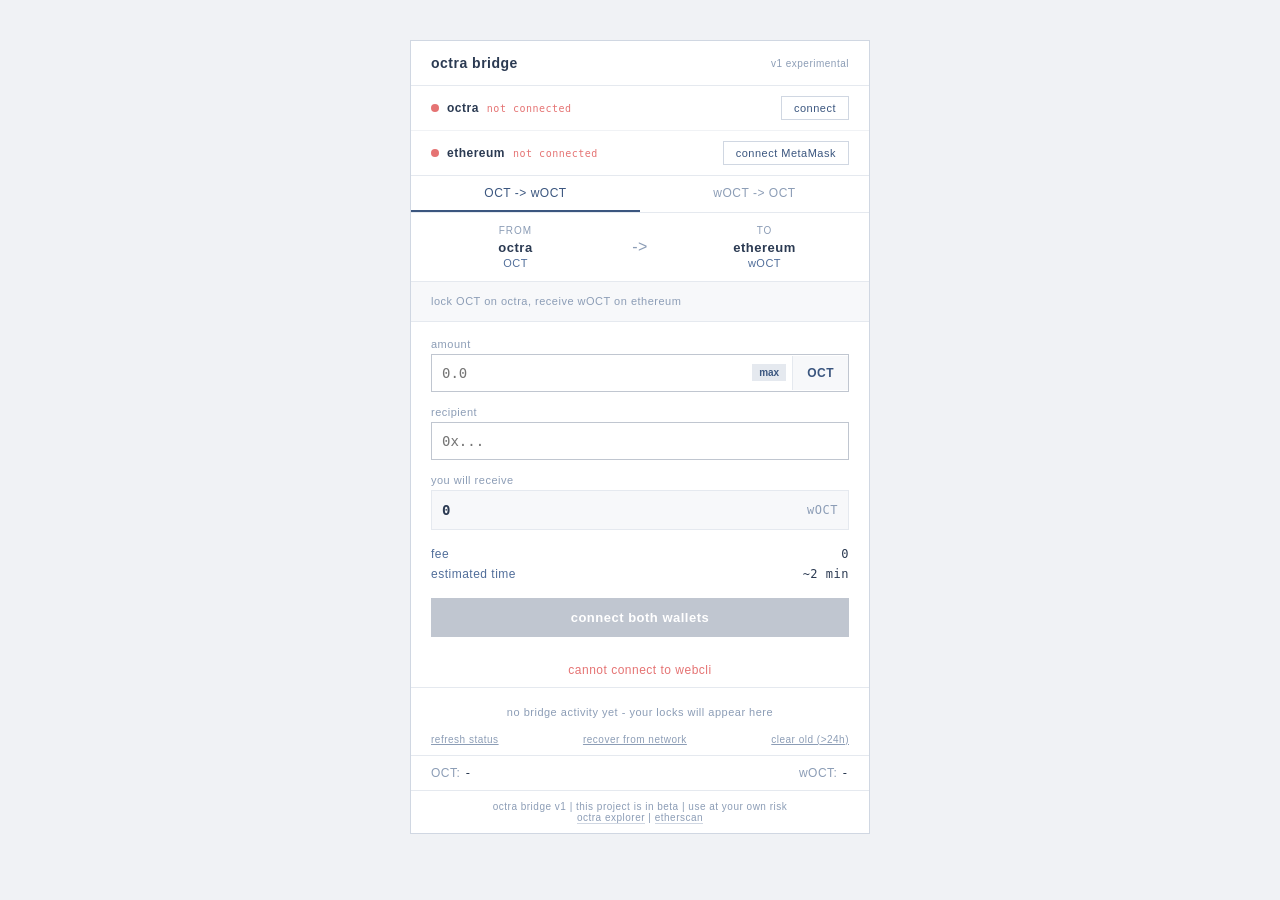
==== app/src/main/assets/static/bridge.html @ 81edfdad "sync: add bridge.html from upstream (OCT <> wOCT bridge UI)" ====
<!DOCTYPE html>
<html lang="en">
<head>
<meta charset="UTF-8">
<meta name="viewport" content="width=device-width, initial-scale=1.0">
<meta http-equiv="Content-Security-Policy" content="default-src 'self' 'unsafe-inline'; connect-src 'self' http://178.62.60.204:8090 https://ethereum-sepolia-rpc.publicnode.com https://*.infura.io https://*.publicnode.com https://*.octra.network wss://* ws://*;">
<title>octra bridge</title>
<style>
*{margin:0;padding:0;box-sizing:border-box}
body{font-family:Tahoma,arial,sans-serif;background:#F0F2F5;color:#2B3A52;min-height:100vh;display:flex;justify-content:center;align-items:flex-start;padding:40px 16px;font-size:12px;letter-spacing:0.5px}
.bridge-wrap{width:100%;max-width:460px;background:#fff;border:1px solid #D0D7E2;overflow:hidden}
.bridge-header{padding:14px 20px;border-bottom:1px solid #E5E9EF;display:flex;align-items:center;justify-content:space-between}
.bridge-header h1{font-size:14px;font-weight:600;color:#2B3A52}
.connect-section{border-bottom:1px solid #E5E9EF}
.connect-row{display:flex;align-items:center;justify-content:space-between;padding:10px 20px;border-bottom:1px solid #F0F2F5}
.connect-row:last-child{border-bottom:none}
.connect-row .cr-left{display:flex;align-items:center;gap:8px}
.connect-row .cr-chain{font-size:12px;font-weight:600;color:#2B3A52}
.connect-row .cr-addr{font-size:10px;font-family:monospace;color:#4CAF50;max-width:180px;overflow:hidden;text-overflow:ellipsis}
.connect-row .cr-addr.none{color:#E57373}
.connect-row .cr-dot{width:8px;height:8px;border-radius:50%;flex-shrink:0}
.connect-row .cr-dot.on{background:#4CAF50}
.connect-row .cr-dot.off{background:#E57373}
.connect-btn{padding:5px 12px;font-size:11px;font-weight:500;border:1px solid #D0D7E2;background:#fff;color:#3B567F;cursor:pointer;font-family:Tahoma,arial,sans-serif;letter-spacing:0.5px}
.connect-btn:hover{background:#F7F8FA}
.connect-btn.connected{border-color:#4CAF50;color:#4CAF50;cursor:default}
.dir-tabs{display:flex;border-bottom:1px solid #E5E9EF}
.dir-tabs button{flex:1;padding:10px;font-size:12px;font-weight:500;border:none;background:#fff;cursor:pointer;color:#8C9DB6;border-bottom:2px solid transparent;transition:all 0.15s;font-family:Tahoma,arial,sans-serif;letter-spacing:0.5px}
.dir-tabs button.active{color:#3B567F;border-bottom-color:#3B567F}
.dir-tabs button:hover{background:#F7F8FA}
.chain-bar{display:flex;align-items:center;gap:0;border-bottom:1px solid #E5E9EF}
.chain-box{flex:1;padding:12px 20px;text-align:center}
.chain-box .chain-label{font-size:10px;color:#8C9DB6;text-transform:uppercase;letter-spacing:1px;margin-bottom:4px}
.chain-box .chain-name{font-size:13px;font-weight:600;color:#2B3A52}
.chain-box .chain-token{font-size:11px;color:#516E9A;margin-top:2px}
.chain-arrow{width:40px;display:flex;align-items:center;justify-content:center;font-size:16px;color:#8C9DB6;flex-shrink:0}
.notice-bar{padding:10px 20px;background:#F7F8FA;border-bottom:1px solid #E5E9EF;font-size:11px;color:#8C9DB6;line-height:170%}
.notice-bar .disclaimer{color:#B0B8C8;font-size:10px;margin-top:4px}
.bridge-body{padding:16px 20px}
.input-group{margin-bottom:14px}
.input-group label{display:block;font-size:11px;color:#8C9DB6;letter-spacing:0.5px;margin-bottom:4px}
.input-row{display:flex;align-items:center;border:1px solid #C0C6D0;overflow:hidden;transition:border-color 0.15s}
.input-row:focus-within{border-color:#3B567F}
.input-row input{flex:1;padding:10px;font-size:14px;font-family:monospace;border:none;outline:none;background:transparent}
.input-row .token-label{padding:10px 14px;font-size:12px;font-weight:600;color:#3B567F;background:#F7F8FA;border-left:1px solid #E5E9EF;white-space:nowrap}
.max-btn{padding:3px 7px;font-size:10px;color:#3B567F;background:#E5E9EF;border:none;cursor:pointer;margin-right:6px;font-weight:600}
.max-btn:hover{background:#D0D7E2}
.output-box{padding:10px;background:#F7F8FA;border:1px solid #E5E9EF;font-family:monospace;font-size:14px;color:#2B3A52;min-height:40px;display:flex;align-items:center;justify-content:space-between}
.output-box .out-val{font-weight:600}
.output-box .out-token{color:#8C9DB6;font-size:12px}
.info-rows{margin:14px 0;font-size:12px;color:#516E9A}
.info-rows .info-row{display:flex;justify-content:space-between;padding:3px 0}
.info-rows .info-row .val{font-family:monospace;color:#2B3A52}
.bridge-btn{width:100%;padding:12px;font-size:13px;font-weight:600;border:none;cursor:pointer;background:#3B567F;color:#fff;transition:background 0.15s;font-family:Tahoma,arial,sans-serif;letter-spacing:0.5px}
.bridge-btn:hover{background:#2B4060}
.bridge-btn:disabled{background:#C0C6D0;cursor:not-allowed}
.bridge-btn.loading{opacity:0.7;pointer-events:none}
.balance-bar{padding:10px 20px;border-top:1px solid #E5E9EF;font-size:12px;color:#8C9DB6;display:flex;justify-content:space-between}
.balance-bar .bal-val{font-family:monospace;color:#2B3A52;font-weight:500}
.status-msg{padding:10px 20px;font-size:12px;text-align:center;display:none}
.status-msg.ok{color:#4CAF50;display:block}
.status-msg.err{color:#E57373;display:block}
.status-msg.info{color:#516E9A;display:block}
.modal-bg{position:fixed;top:0;left:0;width:100%;height:100%;background:rgba(0,0,0,0.4);display:none;justify-content:center;align-items:center;z-index:100}
.modal-bg.show{display:flex}
.modal-box{background:#fff;padding:20px;width:90%;max-width:400px;box-shadow:0 4px 20px rgba(0,0,0,0.15);border:1px solid #D0D7E2}
.modal-box h2{font-size:14px;margin-bottom:14px;color:#2B3A52;font-weight:600}
.modal-box .confirm-detail{margin-bottom:14px;font-size:12px;color:#516E9A;line-height:1.7}
.modal-box .confirm-detail .cd-row{display:flex;justify-content:space-between;padding:3px 0}
.modal-box .confirm-detail .cd-val{font-family:monospace;font-weight:400;color:#2B3A52;word-break:break-all;max-width:220px;text-align:right}
.modal-btns{display:flex;gap:8px}
.modal-btns button{flex:1;padding:10px;font-size:12px;font-weight:500;border:none;cursor:pointer;font-family:Tahoma,arial,sans-serif;letter-spacing:0.5px}
.modal-btns .btn-cancel{background:#E5E9EF;color:#516E9A}
.modal-btns .btn-cancel:hover{background:#D0D7E2}
.modal-btns .btn-confirm{background:#3B567F;color:#fff}
.modal-btns .btn-confirm:hover{background:#2B4060}
.progress-steps{margin:10px 0;font-size:12px;color:#8C9DB6}
.progress-steps .step{padding:4px 0;display:flex;align-items:center;gap:8px}
.progress-steps .step .dot{width:8px;height:8px;border-radius:50%;background:#C0C6D0;flex-shrink:0}
.progress-steps .step.active .dot{background:#3B567F}
.progress-steps .step.done .dot{background:#4CAF50}
.progress-steps .step.fail .dot{background:#E57373}
.progress-steps .step.active{color:#3B567F;font-weight:500}
.progress-steps .step.done{color:#4CAF50}
.progress-steps .step.fail{color:#E57373}
.warning-box{margin:10px 0;padding:10px;background:#FFF8E1;border:1px solid #FFE082;font-size:11px;color:#795548;line-height:160%}
.footer-bar{padding:10px 20px;border-top:1px solid #E5E9EF;text-align:center;font-size:10px;color:#8C9DB6}
.footer-bar a{color:#8C9DB6;text-decoration:none;border-bottom:1px solid #D0D7E2}
.history-section{border-top:1px solid #E5E9EF;padding:10px 20px}
.history-section .hs-title{font-size:11px;color:#8C9DB6;letter-spacing:0.5px;margin-bottom:6px;text-transform:uppercase}
.history-list .hs-item{display:flex;align-items:center;justify-content:space-between;padding:6px 0;border-bottom:1px solid #F0F2F5;font-size:11px;gap:8px}
.history-list .hs-item:last-child{border-bottom:none}
.history-list .hs-item .hs-main{flex:1;min-width:0;overflow:hidden}
.history-list .hs-item .hs-top{color:#2B3A52}
.history-list .hs-item .hs-amount{font-weight:600;color:#2B3A52}
.history-list .hs-item .hs-to{font-family:monospace;font-size:10px;color:#516E9A}
.history-list .hs-item .hs-time{color:#8C9DB6;font-size:10px;margin-top:1px}
.history-list .hs-item .hs-status{font-size:10px;padding:3px 8px;border:1px solid #D0D7E2;white-space:nowrap;font-weight:500;min-width:110px;box-sizing:border-box;text-align:center;display:inline-block}
.history-list .hs-item .hs-status.pending{color:#8C9DB6;border-color:#E5E9EF}
.history-list .hs-item .hs-status.claimable{color:#fff;background:#4CAF50;border-color:#4CAF50;cursor:pointer}
.history-list .hs-item .hs-status.claimable:hover{background:#43A047}
.history-list .hs-item .hs-status.claimed{color:#4CAF50;border-color:#C8E6C9;background:#F1F8E9}
.history-list .hs-item .hs-status.expired{color:#E57373;border-color:#FFCDD2}
.history-list .hs-item .hs-status.failed{color:#E57373;border-color:#FFCDD2}
.history-list .hs-item .hs-status.claiming{color:#FF9800;border-color:#FFE0B2;cursor:wait}
.hs-actions{display:flex;justify-content:space-between;margin-top:8px;font-size:10px;color:#8C9DB6}
.hs-actions a{color:#8C9DB6;cursor:pointer;text-decoration:underline}
@media(max-width:500px){body{padding:0;align-items:stretch}.bridge-wrap{border:none;min-height:100vh}}
</style>
</head>
<body>
<div class="bridge-wrap" id="app">
  <div class="bridge-header">
    <h1>octra bridge</h1>
    <span style="font-size:10px;color:#8C9DB6">v1 experimental</span>
  </div>

  <div class="connect-section">
    <div class="connect-row">
      <div class="cr-left">
        <span class="cr-dot off" id="octra-dot"></span>
        <span class="cr-chain">octra</span>
        <span class="cr-addr none" id="octra-addr">not connected</span>
      </div>
      <button class="connect-btn" id="octra-connect-btn" onclick="connectOctra()">connect</button>
    </div>
    <div class="connect-row">
      <div class="cr-left">
        <span class="cr-dot off" id="eth-dot"></span>
        <span class="cr-chain">ethereum</span>
        <span class="cr-addr none" id="eth-addr">not connected</span>
      </div>
      <button class="connect-btn" id="eth-connect-btn" onclick="connectEth()">connect MetaMask</button>
    </div>
  </div>

  <div class="dir-tabs">
    <button id="tab-o2e" class="active" onclick="setDir('o2e')">OCT -> wOCT</button>
    <button id="tab-e2o" onclick="setDir('e2o')">wOCT -> OCT</button>
  </div>

  <div class="chain-bar">
    <div class="chain-box">
      <div class="chain-label">from</div>
      <div class="chain-name" id="from-chain">octra</div>
      <div class="chain-token" id="from-token">OCT</div>
    </div>
    <div class="chain-arrow">-></div>
    <div class="chain-box">
      <div class="chain-label">to</div>
      <div class="chain-name" id="to-chain">ethereum</div>
      <div class="chain-token" id="to-token">wOCT</div>
    </div>
  </div>

  <div class="notice-bar">
    <div id="notice-text">lock OCT on octra, receive wOCT on ethereum</div>
  </div>

  <div class="bridge-body">
    <div class="input-group">
      <label>amount</label>
      <div class="input-row">
        <input type="text" id="bridge-amount" placeholder="0.0" inputmode="decimal" autocomplete="off" oninput="validateForm()">
        <button class="max-btn" onclick="setMax()">max</button>
        <div class="token-label" id="input-token">OCT</div>
      </div>
    </div>

    <div class="input-group" id="recipient-group">
      <label id="recipient-label">recipient</label>
      <div class="input-row">
        <input type="text" id="recipient" placeholder="0x..." autocomplete="off" spellcheck="false" oninput="validateForm()">
      </div>
    </div>

    <div class="input-group">
      <label>you will receive</label>
      <div class="output-box">
        <span class="out-val" id="output-val">0</span>
        <span class="out-token" id="output-token">wOCT</span>
      </div>
    </div>

    <div class="info-rows">
      <div class="info-row"><span>fee</span><span class="val">0</span></div>
      <div class="info-row"><span>estimated time</span><span class="val">~2 min</span></div>
    </div>

    <button class="bridge-btn" id="bridge-btn" onclick="doBridge()" disabled>connect both wallets</button>
  </div>

  <div id="status-area" class="status-msg"></div>
  <div id="progress-area" class="progress-steps" style="display:none;padding:0 20px 14px"></div>

  <div class="history-section" id="history-section" style="display:none">
    <div class="history-list" id="history-list"></div>
    <div class="hs-actions">
      <a onclick="historyRefreshAll()">refresh status</a>
      <a onclick="recoveryFetch(false)">recover from network</a>
      <a onclick="historyClearOld()">clear old (&gt;24h)</a>
    </div>
  </div>

  <div class="balance-bar">
    <div>OCT: <span class="bal-val" id="bal-oct">-</span></div>
    <div>wOCT: <span class="bal-val" id="bal-woct">-</span></div>
  </div>

  <div class="footer-bar">
    octra bridge v1 | this project is in beta | use at your own risk<br>
    <a href="https://octrascan.io" target="_blank">octra explorer</a> |
    <a href="https://etherscan.io" target="_blank">etherscan</a>
  </div>

  <div class="modal-bg" id="confirm-modal">
    <div class="modal-box">
      <h2 id="cm-title">confirm bridge</h2>
      <div class="confirm-detail">
        <div class="cd-row"><span>action</span><span class="cd-val" id="cm-action"></span></div>
        <div class="cd-row"><span>amount</span><span class="cd-val" id="cm-amount"></span></div>
        <div class="cd-row"><span>from</span><span class="cd-val" id="cm-from"></span></div>
        <div class="cd-row"><span>to</span><span class="cd-val" id="cm-to"></span></div>
        <div class="cd-row"><span>receive</span><span class="cd-val" id="cm-receive"></span></div>
      </div>
      <div class="warning-box" id="cm-warning"></div>
      <div class="modal-btns" style="margin-top:14px">
        <button class="btn-cancel" onclick="closeModal()">cancel</button>
        <button class="btn-confirm" id="cm-confirm-btn" onclick="confirmBridge()">confirm</button>
      </div>
    </div>
  </div>

  <div class="modal-bg" id="wallet-modal">
    <div class="modal-box">
      <h2>connect wallet</h2>
      <div id="wallet-list"></div>
      <div class="modal-btns" style="margin-top:14px">
        <button class="btn-cancel" onclick="closeWalletModal()">cancel</button>
      </div>
    </div>
  </div>
</div>

<script>
var BRIDGE_VAULT = 'oct5MrNfjiXFNRDLwsodn8Zm9hDKNGAYt3eQDCQ52bSpCHq';
var WOCT_ADDR = '0x4647e1fE715c9e23959022C2416C71867F5a6E80';
var ETH_BRIDGE = '0xE7eD69b852fd2a1406080B26A37e8E04e7dA4caE';
var SIGNER_URL = '/api/bridge/signer';
var RECOVERY_URL = 'https://relayer-002838819188.octra.network/recovery.json';
var SEPOLIA_CHAIN_ID = '0xaa36a7';
var OCT_DECIMALS = 6;

var _dir = 'o2e';
var _octraAddr = '';
var _ethAddr = '';
var _octBalance = '0';
var _woctBalance = '0';
var _ethProvider = null;

async function wcli(method, path, body) {
  var opts = { method: method, headers: {} };
  if (body) { opts.headers['Content-Type'] = 'application/json'; opts.body = JSON.stringify(body); }
  var res = await fetch('/api' + path, opts);
  if (!res.ok) throw new Error('WebCLI error: ' + res.status);
  return res.json();
}

async function connectOctra() {
  try {
    var st = await wcli('GET', '/wallet/status');
    if (!st.loaded) { showStatus('err', 'unlock your wallet in webcli first'); return; }
    var info = await wcli('GET', '/wallet');
    _octraAddr = info.address;
    $('octra-addr').textContent = _octraAddr.substring(0, 12) + '...' + _octraAddr.slice(-4);
    $('octra-addr').classList.remove('none');
    $('octra-dot').classList.replace('off', 'on');
    $('octra-connect-btn').textContent = 'connected';
    $('octra-connect-btn').classList.add('connected');
    await refreshBalances();
    validateForm();
  } catch(e) { showStatus('err', 'cannot connect to webcli'); }
}

var _detectedWallets = [];
var _eip6963Providers = [];

window.addEventListener('eip6963:announceProvider', function(e) {
  _eip6963Providers.push({ name: e.detail.info.name, icon: e.detail.info.icon, provider: e.detail.provider, rdns: e.detail.info.rdns });
});
window.dispatchEvent(new Event('eip6963:requestProvider'));

async function connectEth() {
  setTimeout(function() { _connectEthInner(); }, 100);
}

async function _connectEthInner() {
  if (_eip6963Providers.length > 0) {
    _detectedWallets = _eip6963Providers.map(function(w) { return { name: w.name, provider: w.provider, icon: w.icon }; });
  } else if (window.ethereum) {
    _detectedWallets = [{ name: window.ethereum.isMetaMask ? 'MetaMask' : 'Wallet', provider: window.ethereum, icon: null }];
  } else {
    showStatus('err', 'no EVM wallet found. install MetaMask.');
    return;
  }

  if (_detectedWallets.length === 1) {
    await connectWithProvider(_detectedWallets[0]);
    return;
  }

  var html = '';
  _detectedWallets.forEach(function(w, i) {
    var iconHtml = w.icon ? '<img src="' + w.icon + '" width="20" height="20" style="vertical-align:middle;margin-right:8px;border-radius:4px">' : '';
    html += '<button onclick="selectWallet(' + i + ')" style="display:flex;align-items:center;width:100%;padding:10px;margin:4px 0;font-size:13px;font-weight:500;border:1px solid #D0D7E2;background:#fff;color:#2B3A52;cursor:pointer;text-align:left;font-family:Tahoma,arial,sans-serif">' + iconHtml + esc(w.name) + '</button>';
  });
  $('wallet-list').innerHTML = html;
  $('wallet-modal').classList.add('show');
}

function closeWalletModal() { $('wallet-modal').classList.remove('show'); }

async function selectWallet(idx) {
  $('wallet-modal').classList.remove('show');
  await connectWithProvider(_detectedWallets[idx]);
}

async function connectWithProvider(w) {
  _ethProvider = w.provider;
  try {
    var accounts = await _ethProvider.request({ method: 'eth_requestAccounts' });
    if (!accounts.length) return;
    _ethAddr = accounts[0];
    $('eth-addr').textContent = _ethAddr.substring(0, 8) + '...' + _ethAddr.slice(-4);
    $('eth-addr').classList.remove('none');
    $('eth-dot').classList.replace('off', 'on');
    $('eth-connect-btn').textContent = w.name;
    $('eth-connect-btn').classList.add('connected');
    if (_dir === 'o2e') $('recipient').value = _ethAddr;
    else $('recipient').value = _octraAddr || '';
    try { localStorage.setItem('bridge_eth_wallet', w.name); } catch(e) {}
    await refreshBalances();
    validateForm();
    try { recoveryFetch(true); } catch(e) {}
    _ethProvider.on('accountsChanged', function(accs) {
      if (accs.length) {
        _ethAddr = accs[0];
        $('eth-addr').textContent = _ethAddr.substring(0, 8) + '...' + _ethAddr.slice(-4);
        refreshBalances();
        validateForm();
        try { recoveryFetch(true); } catch(e) {}
      }
    });
  } catch(e) { showStatus('err', w.name + ': ' + e.message); }
}

async function refreshBalances() {
  if (_octraAddr) {
    try { var b = await wcli('GET', '/balance'); _octBalance = b.public_balance || b.balance_raw || '0'; $('bal-oct').textContent = fmtU(_octBalance, OCT_DECIMALS); } catch(e) {}
  }
  if (_ethAddr && WOCT_ADDR) {
    try {
      var data = '0x70a08231000000000000000000000000' + _ethAddr.substring(2);
      var result = await _ethProvider.request({ method: 'eth_call', params: [{ to: WOCT_ADDR, data: data }, 'latest'] });
      _woctBalance = (!result || result === '0x' || result === '0x0') ? '0' : BigInt(result).toString();
      $('bal-woct').textContent = fmtU(_woctBalance, OCT_DECIMALS);
    } catch(e) { _woctBalance = '0'; $('bal-woct').textContent = '0'; }
  }
}

function setDir(d) {
  _dir = d;
  $('tab-o2e').className = d === 'o2e' ? 'active' : '';
  $('tab-e2o').className = d === 'e2o' ? 'active' : '';
  if (d === 'o2e') {
    $('from-chain').textContent = 'octra'; $('from-token').textContent = 'OCT';
    $('to-chain').textContent = 'ethereum'; $('to-token').textContent = 'wOCT';
    $('input-token').textContent = 'OCT'; $('output-token').textContent = 'wOCT';
    $('recipient-label').textContent = 'ethereum recipient';
    $('recipient').placeholder = '0x...';
    $('recipient').value = _ethAddr || '';
    $('notice-text').textContent = 'lock OCT on octra, receive wOCT on ethereum';
  } else {
    $('from-chain').textContent = 'ethereum'; $('from-token').textContent = 'wOCT';
    $('to-chain').textContent = 'octra'; $('to-token').textContent = 'OCT';
    $('input-token').textContent = 'wOCT'; $('output-token').textContent = 'OCT';
    $('recipient-label').textContent = 'octra recipient';
    $('recipient').placeholder = 'oct...';
    $('recipient').value = _octraAddr || '';
    $('notice-text').textContent = 'burn wOCT on ethereum, receive OCT on octra';
  }
  $('bridge-amount').value = '';
  $('output-val').textContent = '0';
  clearStatus();
  validateForm();
}

function validateForm() {
  var btn = $('bridge-btn');
  var amtStr = $('bridge-amount').value.trim();
  var recip = $('recipient').value.trim();
  var amt = parseFloat(amtStr);
  $('output-val').textContent = (amtStr && !isNaN(amt) && amt > 0) ? addCommas(amtStr) : '0';
  if (!_octraAddr || !_ethAddr) { btn.disabled = true; btn.textContent = 'connect both wallets'; return; }
  if (!amtStr || isNaN(amt) || amt <= 0) { btn.disabled = true; btn.textContent = 'enter amount'; return; }
  var rawAmt = parseU(amtStr, OCT_DECIMALS);
  if (_dir === 'o2e') {
    if (BigInt(rawAmt) > BigInt(_octBalance)) { btn.disabled = true; btn.textContent = 'insufficient OCT'; return; }
    if (!recip || !/^0x[0-9a-fA-F]{40}$/.test(recip)) { btn.disabled = true; btn.textContent = 'enter valid ETH address'; return; }
    btn.disabled = false; btn.textContent = 'bridge ' + amtStr + ' OCT';
  } else {
    if (BigInt(rawAmt) > BigInt(_woctBalance)) { btn.disabled = true; btn.textContent = 'insufficient wOCT'; return; }
    if (!recip || recip.length !== 47 || recip.substring(0, 3) !== 'oct') { btn.disabled = true; btn.textContent = 'enter valid octra address'; return; }
    btn.disabled = false; btn.textContent = 'bridge ' + amtStr + ' wOCT';
  }
}

function setMax() {
  if (_dir === 'o2e') $('bridge-amount').value = fmtU(_octBalance, OCT_DECIMALS);
  else $('bridge-amount').value = fmtU(_woctBalance, OCT_DECIMALS);
  validateForm();
}

function doBridge() {
  var amt = $('bridge-amount').value.trim();
  var recip = $('recipient').value.trim();
  if (_dir === 'o2e') {
    $('cm-title').textContent = 'confirm: lock OCT';
    $('cm-action').textContent = 'lock OCT -> mint wOCT';
    $('cm-amount').textContent = amt + ' OCT';
    $('cm-from').textContent = _octraAddr.substring(0, 14) + '...';
    $('cm-to').textContent = recip;
    $('cm-receive').textContent = amt + ' wOCT';
    $('cm-warning').textContent = 'OCT will be locked on octra. wOCT will be minted on ethereum.';
    $('cm-confirm-btn').textContent = 'lock & bridge';
  } else {
    $('cm-title').textContent = 'confirm: burn wOCT';
    $('cm-action').textContent = 'burn wOCT -> unlock OCT';
    $('cm-amount').textContent = amt + ' wOCT';
    $('cm-from').textContent = _ethAddr.substring(0, 10) + '...';
    $('cm-to').textContent = recip;
    $('cm-receive').textContent = amt + ' OCT';
    $('cm-warning').textContent = 'wOCT will be burned on ethereum. OCT will be unlocked on octra (~2 min).';
    $('cm-confirm-btn').textContent = 'burn & bridge';
  }
  $('confirm-modal').classList.add('show');
}

function closeModal() { $('confirm-modal').classList.remove('show'); }

async function confirmBridge() {
  closeModal();
  if (_dir === 'o2e') await doForward();
  else await doReverse();
}

var _pendingClaim = null;

var _activeHistoryId = null;

async function doForward() {
  var amt = $('bridge-amount').value.trim();
  var recip = $('recipient').value.trim();
  var rawAmt = parseU(amt, OCT_DECIMALS);
  var btn = $('bridge-btn');
  btn.disabled = true; btn.classList.add('loading'); btn.textContent = 'bridging...';
  clearStatus();

  _pendingClaim = null;
  _activeHistoryId = null;
  var oldClaimBtn = $('claim-btn');
  if (oldClaimBtn) oldClaimBtn.remove();
  showProgress([
    { id: 'lock', text: 'locking ' + amt + ' OCT on octra...' },
    { id: 'confirm', text: 'waiting for epoch confirmation...' },
    { id: 'header', text: 'waiting for bridge header on ethereum...' },
    { id: 'claim', text: 'claim wOCT (your MetaMask transaction)...' }
  ]);
  setStep('lock', 'active');
  try {
    var r = await wcli('POST', '/contract/call', {
      address: BRIDGE_VAULT, method: 'lock_to_eth', params: [recip], amount: rawAmt, ou: '1000'
    });
    if (!r.tx_hash) throw new Error('no tx_hash');
    setStep('lock', 'done'); setStep('confirm', 'active');
    showStatus('info', 'locked! <a href="https://octrascan.io/tx.html?hash=' + r.tx_hash + '" target="_blank" style="color:#3B567F">' + r.tx_hash.substring(0, 16) + '...</a>');

    _activeHistoryId = 'lock_' + r.tx_hash.substring(0, 10) + '_' + Date.now();
    historyAdd({
      id: _activeHistoryId,
      locked_at: Date.now(),
      lock_tx_hash: r.tx_hash,
      epoch: 0,
      recipient: recip,
      amount_raw: rawAmt,
      amt_display: amt,
      status: 'pending_header'
    });

    var receipt = await waitReceipt(r.tx_hash, 60);
    if (!receipt || !receipt.success) {
      if (_activeHistoryId) historyUpdate(_activeHistoryId, {last_error:'lock tx not confirmed in 60s, check refresh status later'});
      throw new Error('lock transaction failed');
    }
    setStep('confirm', 'done'); setStep('header', 'active');
    showStatus('info', 'OCT locked. waiting for bridge header (~1-2 min)...');

    var epochId = receipt.epoch || 0;
    if (!epochId) {
      var txInfo = await wcli('GET', '/transaction?hash=' + r.tx_hash);
      epochId = txInfo.epoch || 0;
    }

    if (_activeHistoryId) historyUpdate(_activeHistoryId, {epoch: epochId});

    var claimData = await waitForClaimData(epochId, recip, rawAmt);
    if (!claimData) throw new Error('bridge header not yet available, pls check history below - it will auto resume when header lands on eth');

    showStatus('info', 'signer returned header. verifying it landed on ethereum...');
    var simOk = false;
    var simAttempts = 0;
    var simMaxAttempts = 60;
    var lastSimErr = '';
    while (simAttempts < simMaxAttempts) {
      try {
        await _ethProvider.request({
          method: 'eth_call',
          params: [{ from: _ethAddr, to: ETH_BRIDGE, data: claimData.calldata }, 'latest']
        });
        simOk = true;
        break;
      } catch(simErr) {
        lastSimErr = (simErr && (simErr.message || JSON.stringify(simErr))) || 'unknown';
        simAttempts++;
        showStatus('info', 'header not yet on ethereum. waiting for relayer ' + simAttempts + '/' + simMaxAttempts + ' (retry in 5s)...');
        await new Promise(function(r) { setTimeout(r, 5000); });
      }
    }
    if (!simOk) {
      if (_activeHistoryId) historyUpdate(_activeHistoryId, {claim_data:claimData, last_error:lastSimErr});
      throw new Error('header not verified on ethereum after 5 min. your lock is in history below - click "refresh status" there once relayer submits. last error: ' + lastSimErr);
    }

    setStep('header', 'done'); setStep('claim', 'active');
    _pendingClaim = claimData;
    if (_activeHistoryId) historyUpdate(_activeHistoryId, {status:'claimable', claim_data:claimData});
    showClaimButton(amt);
    showStatus('info', 'bridge header verified on ethereum. click button to claim your wOCT:');
  } catch(e) { showStatus('err', e.message); setCurrentStepFail(); }
  btn.classList.remove('loading'); validateForm();
}

function showClaimButton(amt) {
  showStatus('info', 'bridge header ready. claim your wOCT:');
  var existing = $('claim-btn');
  if (existing) existing.remove();
  var area = $('progress-area');
  var btn = document.createElement('button');
  btn.id = 'claim-btn';
  btn.textContent = 'claim on ethereum ' + amt + ' wOCT';
  btn.style.cssText = 'width:100%;padding:12px;font-size:13px;font-weight:600;border:none;cursor:pointer;background:#3B567F;color:#fff;margin-top:10px;font-family:Tahoma,arial,sans-serif';
  btn.onclick = doClaim;
  area.appendChild(btn);
}

async function waitForReceipt(txHash, timeoutMs) {
  var start = Date.now();
  var interval = 3000;
  while (Date.now() - start < timeoutMs) {
    try {
      var receipt = await _ethProvider.request({
        method: 'eth_getTransactionReceipt',
        params: [txHash]
      });
      if (receipt && receipt.blockNumber) {
        return receipt;
      }
    } catch(e) {}
    await new Promise(function(r) { setTimeout(r, interval); });
  }
  return null;
}

async function getSafeGas() {
  var floor = 10000000000n;
  var priority = 2000000000n;
  try {
    var gasPriceHex = await _ethProvider.request({method: 'eth_gasPrice'});
    var current = BigInt(gasPriceHex);
    var doubled = current * 2n;
    var maxFee = doubled > floor ? doubled : floor;
    return {
      maxFeePerGas: '0x' + maxFee.toString(16),
      maxPriorityFeePerGas: '0x' + priority.toString(16)
    };
  } catch(e) {
    return {
      maxFeePerGas: '0x2540be400',
      maxPriorityFeePerGas: '0x77359400'
    };
  }
}

async function doClaim() {
  if (!_pendingClaim) return;
  var claimBtn = $('claim-btn');
  if (claimBtn) { claimBtn.disabled = true; claimBtn.textContent = 'submitting...'; }
  var explorerBase = (typeof ETH_EXPLORER !== 'undefined' && ETH_EXPLORER) ? ETH_EXPLORER : 'https://etherscan.io';
  var claimTx = null;
  try {
    var c = _pendingClaim;

    if (claimBtn) { claimBtn.textContent = 'verifying...'; }
    try {
      await _ethProvider.request({
        method: 'eth_call',
        params: [{ from: _ethAddr, to: ETH_BRIDGE, data: c.calldata }, 'latest']
      });
    } catch(simErr) {
      if (claimBtn) { claimBtn.disabled = false; claimBtn.textContent = 'claim on ethereum (retry)'; }
      showStatus('err', 'claim would revert right now. header may have been evicted or state changed. pending claim preserved - click button to retry in a few seconds.');
      return;
    }

    if (claimBtn) { claimBtn.textContent = 'submitting to metamask...'; }
    var gas = await getSafeGas();
    claimTx = await _ethProvider.request({
      method: 'eth_sendTransaction',
      params: [{ from: _ethAddr, to: ETH_BRIDGE, data: c.calldata, gas: '0x60000', maxFeePerGas: gas.maxFeePerGas, maxPriorityFeePerGas: gas.maxPriorityFeePerGas }]
    });
  } catch(e) {
    if (claimBtn) { claimBtn.disabled = false; claimBtn.textContent = 'claim on ethereum (retry)'; }
    showStatus('err', 'claim cancelled or rejected. click button to try again.');
    return;
  }

  if (claimBtn) { claimBtn.textContent = 'waiting for confirmation...'; }
  showStatus('info', 'tx submitted: <a href="' + explorerBase + '/tx/' + claimTx + '" target="_blank" style="color:#3B567F">' + claimTx.slice(0, 10) + '...</a> waiting for confirmation');

  var receipt = await waitForReceipt(claimTx, 300000);

  if (!receipt) {
    if (claimBtn) { claimBtn.disabled = false; claimBtn.textContent = 'claim on ethereum (retry)'; }
    showStatus('err', 'tx not confirmed in 5 min. it may still land later, or was dropped. pending claim is preserved - refresh page to retry.');
    return;
  }

  if (receipt.status !== '0x1') {
    if (claimBtn) { claimBtn.disabled = false; claimBtn.textContent = 'claim on ethereum (retry)'; }
    showStatus('err', 'tx reverted on-chain. <a href="' + explorerBase + '/tx/' + claimTx + '" target="_blank" style="color:#3B567F">view on etherscan</a> - pending claim preserved, click button to retry.');
    return;
  }

  setStep('claim', 'done');
  if (claimBtn) claimBtn.remove();
  showStatus('ok', 'wOCT claimed! <a href="' + explorerBase + '/tx/' + claimTx + '" target="_blank" style="color:#3B567F">view on etherscan</a>');
  _pendingClaim = null;
  if (_activeHistoryId) {
    historyUpdate(_activeHistoryId, {status:'claimed', claim_tx_hash:claimTx});
    _activeHistoryId = null;
  }
  await refreshBalances();
}

function historyLoad() {
  try { return JSON.parse(localStorage.getItem('bridge_history') || '[]'); } catch(e) { return []; }
}

function historySave(arr) {
  try { localStorage.setItem('bridge_history', JSON.stringify(arr.slice(0, 50))); } catch(e) {}
}

var _historyShowAll = false;
var _historyPageSize = 5;

function historyToggleShowAll() {
  _historyShowAll = !_historyShowAll;
  historyRender();
}

function historyGet(id) {
  var arr = historyLoad();
  for (var i = 0; i < arr.length; i++) if (arr[i].id === id) return arr[i];
  return null;
}

function historyAdd(entry) {
  var arr = historyLoad();
  arr.unshift(entry);
  historySave(arr);
  historyRender();
  return entry;
}

function historyUpdate(id, patch) {
  var arr = historyLoad();
  for (var i = 0; i < arr.length; i++) {
    if (arr[i].id === id) {
      for (var k in patch) arr[i][k] = patch[k];
      break;
    }
  }
  historySave(arr);
  historyRender();
}

function historyRemove(id) {
  var arr = historyLoad().filter(function(e) { return e.id !== id; });
  historySave(arr);
  historyRender();
}

function historyRender() {
  var arr = historyLoad();
  var sec = document.getElementById('history-section');
  var list = document.getElementById('history-list');
  if (!sec || !list) return;
  sec.style.display = 'block';
  list.innerHTML = '';
  if (arr.length === 0) {
    list.innerHTML = '<div style="text-align:center;color:#8C9DB6;padding:8px;font-size:11px">no bridge activity yet - your locks will appear here</div>';
    return;
  }
  var labels = {
    pending_header: 'waiting', claimable: 'claim', claiming: 'claiming...',
    claimed: 'claimed', expired: 'expired', failed: 'failed',
    burning: 'burning', burn_pending: 'unlocking...', unlocked: 'unlocked'
  };
  var visible = _historyShowAll ? arr : arr.slice(0, _historyPageSize);
  for (var i = 0; i < visible.length; i++) {
    var e = visible[i];
    var d = new Date(e.locked_at);
    var hh = String(d.getHours()).padStart(2, '0');
    var mm = String(d.getMinutes()).padStart(2, '0');
    var toShort = e.recipient ? (e.recipient.substr(0, 6) + '...' + e.recipient.substr(-4)) : '';
    var cls = 'pending';
    if (e.status === 'claimable') cls = 'claimable';
    else if (e.status === 'claimed' || e.status === 'unlocked') cls = 'claimed';
    else if (e.status === 'expired') cls = 'expired';
    else if (e.status === 'failed') cls = 'failed';
    else if (e.status === 'claiming' || e.status === 'burn_pending') cls = 'claiming';
    var isReverse = e.direction === 'e2o';
    var srcToken = isReverse ? 'wOCT' : 'OCT';
    var topLine = '<div class="hs-top"><span class="hs-amount">' + e.amt_display + ' ' + srcToken + '</span> -&gt; <span class="hs-to">' + toShort + '</span></div>';
    var midLine;
    if (isReverse) {
      var burnLink = e.burn_tx_hash ? ('<a href="https://etherscan.io/tx/' + e.burn_tx_hash + '" target="_blank" style="color:#3B567F;text-decoration:none">' + hh + ':' + mm + '</a>') : (hh + ':' + mm);
      var burnTag = e.burn_tx_hash ? (' | burn ' + e.burn_tx_hash.slice(0, 8) + '...') : '';
      var unlockInfo = (e.status === 'unlocked' && e.recipient) ? (' | <a href="https://octrascan.io/address.html?addr=' + e.recipient + '" target="_blank" style="color:#4CAF50;text-decoration:none">view</a>') : '';
      midLine = '<div class="hs-time">' + burnLink + burnTag + unlockInfo + '</div>';
    } else {
      var lockLink = e.lock_tx_hash ? ('<a href="https://octrascan.io/tx.html?hash=' + e.lock_tx_hash + '" target="_blank" style="color:#3B567F;text-decoration:none">' + hh + ':' + mm + '</a>') : (hh + ':' + mm);
      var claimInfo = e.claim_tx_hash ? (' | <a href="https://etherscan.io/tx/' + e.claim_tx_hash + '" target="_blank" style="color:#4CAF50;text-decoration:none">view</a>') : '';
      var epTag = e.epoch ? (' | ep ' + e.epoch) : ' | ep pending';
      midLine = '<div class="hs-time">' + lockLink + epTag + claimInfo + '</div>';
    }
    var row = document.createElement('div');
    row.className = 'hs-item';
    row.innerHTML =
      '<div class="hs-main">' + topLine + midLine + '</div>' +
      '<div class="hs-status ' + cls + '" data-id="' + e.id + '">' + (labels[e.status] || e.status) + '</div>';
    var statusEl = row.querySelector('.hs-status');
    if (e.status === 'claimable') {
      statusEl.onclick = (function(id) { return function() { historyClaim(id); }; })(e.id);
    }
    list.appendChild(row);
  }
  if (arr.length > _historyPageSize) {
    var toggle = document.createElement('div');
    toggle.style.cssText = 'text-align:center;padding:8px 0;font-size:10px;color:#3B567F;cursor:pointer;border-top:1px solid #F0F2F5;margin-top:4px';
    if (_historyShowAll) {
      toggle.textContent = 'show less';
    } else {
      toggle.textContent = 'show all (' + (arr.length - _historyPageSize) + ' more)';
    }
    toggle.onclick = historyToggleShowAll;
    list.appendChild(toggle);
  }
}

function historyClearOld() {
  var arr = historyLoad();
  var now = Date.now();
  var kept = arr.filter(function(e) {
    if (e.status === 'claimed' || e.status === 'unlocked') return now - e.locked_at < 86400000;
    if (e.status === 'expired' || e.status === 'failed') return false;
    return true;
  });
  historySave(kept);
  historyRender();
}

async function historyCheckE2o(entry) {
  if (!entry.burn_tx_hash) { historyUpdate(entry.id, {last_checked:Date.now()}); return; }
  if (!_ethProvider) { historyUpdate(entry.id, {last_checked:Date.now()}); return; }
  try {
    var r = await _ethProvider.request({method:'eth_getTransactionReceipt', params:[entry.burn_tx_hash]});
    if (!r) { historyUpdate(entry.id, {last_checked:Date.now()}); return; }
    if (r.status === '0x0') {
      historyUpdate(entry.id, {status:'failed', last_error:'burn tx reverted', last_checked:Date.now()});
      return;
    }
    if (entry.status === 'burning') {
      historyUpdate(entry.id, {status:'burn_pending', last_checked:Date.now(), last_error:null});
    } else {
      historyUpdate(entry.id, {last_checked:Date.now()});
    }
  } catch(e) {
    historyUpdate(entry.id, {last_checked:Date.now(), last_error:(e.message || 'receipt check failed')});
  }
}

async function historyCheckOne(entry) {
  if (entry.status === 'claimed' || entry.status === 'claiming' || entry.status === 'unlocked') return;
  if (Date.now() - entry.locked_at > 86400000) {
    if (entry.status !== 'expired') historyUpdate(entry.id, {status:'expired', last_checked:Date.now()});
    return;
  }
  if (entry.direction === 'e2o') return historyCheckE2o(entry);
  if (!entry.epoch && entry.lock_tx_hash) {
    try {
      var txi = await wcli('GET', '/transaction?hash=' + entry.lock_tx_hash);
      if (txi && txi.epoch) {
        historyUpdate(entry.id, {epoch: txi.epoch});
        entry.epoch = txi.epoch;
      } else {
        historyUpdate(entry.id, {last_checked:Date.now(), last_error:'tx not finalized yet'});
        return;
      }
    } catch(e) {
      historyUpdate(entry.id, {last_checked:Date.now(), last_error:'epoch lookup failed'});
      return;
    }
  }
  if (!entry.epoch) return;
  try {
    var rpcBody = JSON.stringify({jsonrpc:'2.0',id:1,method:'bridgeHeader',params:[entry.epoch]});
    var resp = await fetch(SIGNER_URL, {method:'POST', headers:{'Content-Type':'application/json'}, body:rpcBody}).catch(function(){return null;});
    if (!resp || !resp.ok) { historyUpdate(entry.id, {last_checked:Date.now(), last_error:'signer unreachable'}); return; }
    var data = await resp.json();
    if (!data.result || !data.result.message_count) { historyUpdate(entry.id, {last_checked:Date.now()}); return; }
    var claimData = await buildClaimCalldata(entry.epoch, entry.recipient, entry.amount_raw, data.result);
    if (!claimData) { historyUpdate(entry.id, {last_checked:Date.now(), last_error:'no claim calldata'}); return; }
    if (_ethProvider && _ethAddr) {
      try {
        await _ethProvider.request({method:'eth_call', params:[{from:_ethAddr, to:ETH_BRIDGE, data:claimData.calldata}, 'latest']});
        historyUpdate(entry.id, {status:'claimable', claim_data:claimData, last_checked:Date.now(), last_error:null});
      } catch(err) {
        var m = (err && (err.message || String(err))) || '';
        var d = (err && err.data) ? (typeof err.data === 'string' ? err.data : (err.data.data || err.data.originalError && err.data.originalError.data || '')) : '';
        var ml = m.toLowerCase();
        var isReplay = ml.indexOf('already') >= 0 || ml.indexOf('replay') >= 0 || d === '0xb5a78004' || m.indexOf('0xb5a78004') >= 0;
        var isUnknownHeader = d === '0xa2ad39b9' || m.indexOf('0xa2ad39b9') >= 0;
        var isCapExceeded = d === '0xa4875a49' || m.indexOf('0xa4875a49') >= 0;
        var isInvalidProof = d === '0x09bde339' || m.indexOf('0x09bde339') >= 0;
        if (isReplay) {
          historyUpdate(entry.id, {status:'claimed', last_checked:Date.now(), last_error:null});
        } else if (isUnknownHeader) {
          historyUpdate(entry.id, {claim_data:claimData, last_checked:Date.now(), last_error:'header not yet on ethereum'});
        } else if (isCapExceeded) {
          historyUpdate(entry.id, {claim_data:claimData, last_checked:Date.now(), last_error:'bridge mint cap too low for this amount'});
        } else if (isInvalidProof) {
          historyUpdate(entry.id, {claim_data:claimData, last_checked:Date.now(), last_error:'merkle proof invalid (signer out of sync)'});
        } else {
          historyUpdate(entry.id, {claim_data:claimData, last_checked:Date.now(), last_error:m});
        }
      }
    } else {
      historyUpdate(entry.id, {claim_data:claimData, last_checked:Date.now()});
    }
  } catch(e) {
    historyUpdate(entry.id, {last_checked:Date.now(), last_error:e.message});
  }
}

async function historyCheckAll() {
  var arr = historyLoad();
  for (var i = 0; i < arr.length; i++) {
    var e = arr[i];
    if (e.status === 'claimed' || e.status === 'expired' || e.status === 'claiming' || e.status === 'unlocked') continue;
    await historyCheckOne(e);
  }
}

var _historyPollTimer = null;
var _historyPollBusy = false;

function historyHasActive() {
  var arr = historyLoad();
  for (var i = 0; i < arr.length; i++) {
    var s = arr[i].status;
    if (s !== 'claimed' && s !== 'unlocked' && s !== 'expired' && s !== 'failed') return true;
  }
  return false;
}

function startHistoryAutoPoll() {
  if (_historyPollTimer) return;
  _historyPollTimer = setInterval(async function() {
    if (_historyPollBusy) return;
    if (document.hidden) return;
    if (!historyHasActive()) return;
    _historyPollBusy = true;
    try { await historyCheckAll(); } catch(e) {}
    _historyPollBusy = false;
  }, 10000);
}

async function historyRefreshAll() {
  showStatus('info', 'refreshing history...');
  await historyCheckAll();
  var arr = historyLoad();
  var pending = arr.filter(function(e){return e.status==='pending_header';}).length;
  var claimable = arr.filter(function(e){return e.status==='claimable';}).length;
  showStatus('info', 'history refreshed: ' + claimable + ' claimable, ' + pending + ' waiting');
}

async function historyClaim(id) {
  var entry = historyGet(id);
  if (!entry) return;
  if (!entry.claim_data) { showStatus('err', 'no claim data cached, click refresh status'); return; }
  if (!_ethProvider || !_ethAddr) { showStatus('err', 'connect metamask first'); return; }
  historyUpdate(id, {status:'claiming'});
  showStatus('info', 'submitting claim: ' + entry.amt_display + ' wOCT ep ' + entry.epoch);
  try {
    try {
      await _ethProvider.request({method:'eth_call', params:[{from:_ethAddr, to:ETH_BRIDGE, data:entry.claim_data.calldata}, 'latest']});
    } catch(simErr) {
      var em = (simErr && (simErr.message || String(simErr))) || '';
      var ed = (simErr && simErr.data) ? (typeof simErr.data === 'string' ? simErr.data : (simErr.data.data || simErr.data.originalError && simErr.data.originalError.data || '')) : '';
      var eml = em.toLowerCase();
      var simReplay = eml.indexOf('already') >= 0 || eml.indexOf('replay') >= 0 || ed === '0xb5a78004' || em.indexOf('0xb5a78004') >= 0;
      if (simReplay) {
        historyUpdate(id, {status:'claimed', last_error:null});
        showStatus('info', 'already claimed on-chain (detected during sim). marked as claimed.');
        await refreshBalances();
        return;
      }
      historyUpdate(id, {status:'claimable', last_error:em});
      showStatus('err', 'claim would revert: ' + em);
      return;
    }
    var gasFees = await getSafeGas();
    var txReq = {from:_ethAddr, to:ETH_BRIDGE, data:entry.claim_data.calldata};
    for (var k in gasFees) txReq[k] = gasFees[k];
    var txHash = await _ethProvider.request({method:'eth_sendTransaction', params:[txReq]});
    historyUpdate(id, {claim_tx_hash:txHash});
    showStatus('info', 'tx submitted: <a href="https://etherscan.io/tx/' + txHash + '" target="_blank" style="color:#3B567F">' + txHash.slice(0,10) + '...</a>');
    var receipt = await waitForReceipt(txHash, 300000);
    if (!receipt) {
      historyUpdate(id, {status:'claimable'});
      showStatus('err', 'tx not confirmed in 5 min, will retry on refresh');
      return;
    }
    if (receipt.status === '0x0') {
      historyUpdate(id, {status:'claimable', last_error:'tx reverted'});
      showStatus('err', 'tx reverted. <a href="https://etherscan.io/tx/' + txHash + '" target="_blank" style="color:#E57373">view</a>');
      return;
    }
    historyUpdate(id, {status:'claimed', claim_tx_hash:txHash});
    showStatus('ok', 'wOCT claimed! <a href="https://etherscan.io/tx/' + txHash + '" target="_blank" style="color:#4CAF50">view</a>');
    await refreshBalances();
  } catch(e) {
    historyUpdate(id, {status:'claimable', last_error:e.message});
    showStatus('err', 'claim failed: ' + e.message);
  }
}

function historyMigrateLegacy() {
  try {
    var oldLock = localStorage.getItem('bridge_pending_lock');
    if (oldLock) {
      var l = JSON.parse(oldLock);
      if (!historyGet('legacy_lock_' + l.epoch)) {
        historyAdd({
          id: 'legacy_lock_' + l.epoch + '_' + Date.now(),
          locked_at: l.started_at || Date.now(),
          lock_tx_hash: l.lock_tx_hash || '',
          epoch: l.epoch,
          recipient: l.recipient,
          amount_raw: l.amount_raw,
          amt_display: l.amt_display || String(l.amount_raw),
          status: 'pending_header'
        });
      }
      localStorage.removeItem('bridge_pending_lock');
    }
  } catch(e) {}
  try {
    var oldClaim = localStorage.getItem('bridge_pending_claim');
    if (oldClaim) {
      var c = JSON.parse(oldClaim);
      var ep = c.claim && c.claim.epoch_id ? c.claim.epoch_id : 0;
      if (ep) {
        historyAdd({
          id: 'legacy_claim_' + ep + '_' + Date.now(),
          locked_at: Date.now(),
          lock_tx_hash: '',
          epoch: ep,
          recipient: _ethAddr || '',
          amount_raw: 0,
          amt_display: c.amt || '?',
          status: 'claimable',
          claim_data: c.claim
        });
      }
      localStorage.removeItem('bridge_pending_claim');
    }
  } catch(e) {}
}

function historyHasMessage(mid, epoch, recipLower, amountRaw) {
  if (!mid && !(epoch && recipLower && amountRaw)) return false;
  var arr = historyLoad();
  for (var i = 0; i < arr.length; i++) {
    var e = arr[i];
    if (mid && e.message_id && e.message_id.toLowerCase() === mid.toLowerCase()) return true;
    if (mid && e.claim_data && e.claim_data.message && e.claim_data.message.message_id && e.claim_data.message.message_id.toLowerCase() === mid.toLowerCase()) return true;
    if (epoch && recipLower && amountRaw) {
      if (e.epoch === epoch && (e.recipient || '').toLowerCase() === recipLower && String(e.amount_raw) === String(amountRaw)) return true;
    }
  }
  return false;
}

async function recoveryFetch(silent) {
  if (!_ethAddr) {
    if (!silent) showStatus('err', 'connect metamask first to scan for recoverable bridges');
    return 0;
  }
  var target = _ethAddr.toLowerCase();
  try {
    if (!silent) showStatus('info', 'scanning recovery feed...');
    var resp = await fetch(RECOVERY_URL, {method:'GET', cache:'no-store'});
    if (!resp.ok) { if (!silent) showStatus('err', 'recovery feed unreachable (' + resp.status + ')'); return 0; }
    var data = await resp.json();
    var by = data && data.by_recipient ? data.by_recipient : {};
    var bucket = by[target] || by[_ethAddr] || [];
    if (!Array.isArray(bucket) || bucket.length === 0) {
      if (!silent) showStatus('info', 'no recoverable bridges found for ' + _ethAddr.substring(0,8) + '...' + _ethAddr.slice(-4));
      return 0;
    }
    var added = 0;
    for (var i = 0; i < bucket.length; i++) {
      var m = bucket[i];
      if (!m || typeof m !== 'object') continue;
      var mid = m.message_id || '';
      var ep = typeof m.epoch === 'number' ? m.epoch : parseInt(m.epoch, 10);
      var amtRaw = String(m.amount_raw || '0');
      if (!ep || !amtRaw || amtRaw === '0') continue;
      if (historyHasMessage(mid, ep, target, amtRaw)) continue;
      var amtDisplay = fmtU(amtRaw, OCT_DECIMALS);
      var lockedAt = m.found_at ? (m.found_at * 1000) : Date.now();
      historyAdd({
        id: 'recovered_' + (mid ? mid.substring(2, 12) : ep + '_' + i) + '_' + Date.now(),
        locked_at: lockedAt,
        lock_tx_hash: m.tx_hash || '',
        epoch: ep,
        recipient: _ethAddr,
        amount_raw: amtRaw,
        amt_display: amtDisplay,
        status: 'pending_header',
        message_id: mid,
        recovered: true
      });
      added += 1;
    }
    if (added > 0) {
      if (!silent) showStatus('ok', 'imported ' + added + ' recoverable bridge' + (added === 1 ? '' : 's') + ', checking status...');
      await historyCheckAll();
      var arr2 = historyLoad();
      var claimable = arr2.filter(function(e){return e.status==='claimable';}).length;
      if (!silent) showStatus('ok', 'recovery done: ' + claimable + ' ready to claim now');
    } else {
      if (!silent) showStatus('info', 'all found bridges are already in your history');
    }
    return added;
  } catch(e) {
    if (!silent) showStatus('err', 'recovery failed: ' + (e.message || 'unknown'));
    return 0;
  }
}

async function checkPendingClaim() {
  try {
    historyMigrateLegacy();
    historyRender();
    await historyCheckAll();
    startHistoryAutoPoll();
  } catch(e) { showStatus('err', 'history check failed: ' + e.message); }
}

async function waitForClaimData(epochId, recipient, rawAmt) {
  var start = Date.now();
  while (Date.now() - start < 300000) {
    try {
      var rpcBody = JSON.stringify({jsonrpc:'2.0',id:1,method:'bridgeHeader',params:[epochId]});
      var resp = await fetch(SIGNER_URL, {
        method: 'POST', headers: {'Content-Type':'application/json'}, body: rpcBody
      }).catch(function() { return null; });
      if (resp && resp.ok) {
        var data = await resp.json();
        if (data.result && data.result.message_count > 0) {
          return await buildClaimCalldata(epochId, recipient, rawAmt, data.result);
        }
      }
    } catch(e) {}
    await sleep(5000);
  }
  return null;
}

async function buildClaimCalldata(epochId, recipient, rawAmt, headerData) {
  try {
    var msgBody = JSON.stringify({jsonrpc:'2.0',id:1,method:'bridgeMessagesByEpoch',params:[epochId]});
    var msgResp = await fetch(SIGNER_URL, {
      method: 'POST', headers: {'Content-Type':'application/json'}, body: msgBody
    });
    var msgData = await msgResp.json();
    var messages = msgData.result.messages;
    var myMsg = messages.find(function(m) {
      return m.recipient.toLowerCase() === recipient.toLowerCase();
    });
    if (!myMsg) return null;

    var cdBody = JSON.stringify({jsonrpc:'2.0',id:1,method:'bridgeClaimCalldata',params:[epochId, myMsg.leaf_index]});
    var cdResp = await fetch(SIGNER_URL, {
      method: 'POST', headers: {'Content-Type':'application/json'}, body: cdBody
    });
    var cdData = await cdResp.json();
    if (cdData.result && cdData.result.calldata) {
      return { calldata: cdData.result.calldata, epochId: epochId, message: myMsg };
    }
    return null;
  } catch(e) { return null; }
}

async function doReverse() {
  var amt = $('bridge-amount').value.trim();
  var recip = $('recipient').value.trim();
  var rawAmt = parseU(amt, OCT_DECIMALS);
  var btn = $('bridge-btn');
  btn.disabled = true; btn.classList.add('loading'); btn.textContent = 'bridging...';
  clearStatus();
  showProgress([
    { id: 'approve', text: 'approving wOCT spend...' },
    { id: 'burn', text: 'burning ' + amt + ' wOCT...' },
    { id: 'unlock', text: 'unlocking OCT on octra...' }
  ]);
  setStep('approve', 'active');
  var burnHistoryId = null;
  try {
    var gas1 = await getSafeGas();
    var approveData = '0x095ea7b3' + ETH_BRIDGE.substring(2).toLowerCase().padStart(64, '0') + BigInt(rawAmt).toString(16).padStart(64, '0');
    var approveTx = await _ethProvider.request({
      method: 'eth_sendTransaction',
      params: [{ from: _ethAddr, to: WOCT_ADDR, data: approveData, gas: '0x30000', maxFeePerGas: gas1.maxFeePerGas, maxPriorityFeePerGas: gas1.maxPriorityFeePerGas }]
    });
    var approveReceipt = await waitForReceipt(approveTx, 300000);
    if (!approveReceipt || approveReceipt.status !== '0x1') {
      showStatus('err', 'approve tx failed or dropped. your wOCT is still in the wallet - try again.');
      setCurrentStepFail();
      btn.classList.remove('loading'); validateForm();
      return;
    }
    setStep('approve', 'done'); setStep('burn', 'active');

    var gas2 = await getSafeGas();
    var burnSig = '0xe3e3aed0';
    var encoded = abiEncodeStringUint(recip, rawAmt);
    var burnData = burnSig + encoded;
    var burnTx = await _ethProvider.request({
      method: 'eth_sendTransaction',
      params: [{ from: _ethAddr, to: ETH_BRIDGE, data: burnData, gas: '0x40000', maxFeePerGas: gas2.maxFeePerGas, maxPriorityFeePerGas: gas2.maxPriorityFeePerGas }]
    });
    burnHistoryId = 'burn_' + burnTx.slice(2, 10) + '_' + Date.now();
    historyAdd({
      id: burnHistoryId,
      direction: 'e2o',
      locked_at: Date.now(),
      burn_tx_hash: burnTx,
      approve_tx_hash: approveTx,
      recipient: recip,
      amount_raw: rawAmt,
      amt_display: amt,
      status: 'burning'
    });
    var explorerBase2 = (typeof ETH_EXPLORER !== 'undefined' && ETH_EXPLORER) ? ETH_EXPLORER : 'https://etherscan.io';
    showStatus('info', 'burn tx submitted: <a href="' + explorerBase2 + '/tx/' + burnTx + '" target="_blank" style="color:#3B567F">' + burnTx.slice(0, 10) + '...</a> waiting for confirmation');
    var burnReceipt = await waitForReceipt(burnTx, 300000);
    if (!burnReceipt) {
      showStatus('err', 'burn tx not confirmed in 5 min. may still land later or was dropped. your wOCT is still in the wallet - try again.');
      setCurrentStepFail();
      if (burnHistoryId) historyUpdate(burnHistoryId, {status:'failed', last_error:'not confirmed in 5 min'});
      btn.classList.remove('loading'); validateForm();
      return;
    }
    if (burnReceipt.status !== '0x1') {
      showStatus('err', 'burn tx reverted on-chain. <a href="' + explorerBase2 + '/tx/' + burnTx + '" target="_blank" style="color:#3B567F">view on etherscan</a> - your wOCT is still in the wallet.');
      setCurrentStepFail();
      if (burnHistoryId) historyUpdate(burnHistoryId, {status:'failed', last_error:'tx reverted'});
      btn.classList.remove('loading'); validateForm();
      return;
    }
    if (burnHistoryId) historyUpdate(burnHistoryId, {status:'burn_pending'});
    setStep('burn', 'done'); setStep('unlock', 'active');
    showStatus('info', 'wOCT burned. waiting for OCT unlock on octra... <a href="' + explorerBase2 + '/tx/' + burnTx + '" target="_blank" style="color:#3B567F">view tx</a>');
    var prevOct = _octBalance;
    var unlocked = await pollUntilChange(function() { return getOctBalance(); }, prevOct, 180);
    if (unlocked) {
      setStep('unlock', 'done');
      showStatus('ok', 'OCT unlocked! <a href="https://octrascan.io/address.html?addr=' + _octraAddr + '" target="_blank" style="color:#3B567F">view on octra</a>');
      if (burnHistoryId) historyUpdate(burnHistoryId, {status:'unlocked'});
      await refreshBalances();
    } else {
      showStatus('info', 'wOCT burned. OCT unlock may take a few minutes.');
    }
  } catch(e) {
    showStatus('err', e.message);
    setCurrentStepFail();
    if (burnHistoryId) historyUpdate(burnHistoryId, {status:'failed', last_error:(e.message || 'unknown')});
  }
  btn.classList.remove('loading'); validateForm();
}

async function waitReceipt(hash, maxWait) {
  var start = Date.now();
  while (Date.now() - start < maxWait * 1000) {
    try { var r = await wcli('GET', '/contract/receipt?hash=' + hash); if (r && r.success !== undefined) return r; } catch(e) {}
    await sleep(3000);
  }
  return null;
}

function keccak256(sig) {
  var encoder = new TextEncoder();
  var data = encoder.encode(sig);
  var hash = '';
  var h = [0x6a09e667, 0xbb67ae85, 0x3c6ef372, 0xa54ff53a, 0x510e527f, 0x9b05688c, 0x1f83d9ab, 0x5be0cd19];
  return '00000000';
}

function abiEncodeStringUint(str, uint) {
  var offset = '0000000000000000000000000000000000000000000000000000000000000040';
  var uintHex = BigInt(uint).toString(16).padStart(64, '0');
  var strLen = str.length.toString(16).padStart(64, '0');
  var strHex = '';
  for (var i = 0; i < str.length; i++) strHex += str.charCodeAt(i).toString(16).padStart(2, '0');
  while (strHex.length % 64 !== 0) strHex += '0';
  return offset + uintHex + strLen + strHex;
}

var _steps = [];
function showProgress(steps) { _steps = steps; var el = $('progress-area'); el.style.display = ''; el.innerHTML = steps.map(function(s) { return '<div class="step" id="step-' + s.id + '"><span class="dot"></span>' + esc(s.text) + '</div>'; }).join(''); }
function setStep(id, state) { var el = document.getElementById('step-' + id); if (el) el.className = 'step ' + state; }
function setCurrentStepFail() { _steps.forEach(function(s) { var el = document.getElementById('step-' + s.id); if (el && el.classList.contains('active')) el.className = 'step fail'; }); }

function $(id) { return document.getElementById(id); }
function sleep(ms) { return new Promise(function(r) { setTimeout(r, ms); }); }
function esc(s) { var d = document.createElement('div'); d.textContent = s; return d.innerHTML; }
async function getWoctBalance() {
  if (!_ethAddr || !_ethProvider || !WOCT_ADDR) return '0';
  try {
    var data = '0x70a08231000000000000000000000000' + _ethAddr.substring(2);
    var result = await _ethProvider.request({ method: 'eth_call', params: [{ to: WOCT_ADDR, data: data }, 'latest'] });
    if (!result || result === '0x' || result === '0x0') return '0';
    return BigInt(result).toString();
  } catch(e) { return '0'; }
}

async function getOctBalance() {
  if (!_octraAddr) return '0';
  try { var b = await wcli('GET', '/balance'); return b.public_balance || '0'; } catch(e) { return '0'; }
}

async function pollUntilChange(getFn, prevVal, maxSec) {
  var start = Date.now();
  while (Date.now() - start < maxSec * 1000) {
    await sleep(5000);
    var cur = await getFn();
    if (cur !== prevVal && BigInt(cur) !== BigInt(prevVal)) return true;
  }
  return false;
}

function showStatus(type, msg) { var el = $('status-area'); el.className = 'status-msg ' + type; el.innerHTML = msg; }
function clearStatus() { $('status-area').className = 'status-msg'; $('status-area').textContent = ''; $('progress-area').style.display = 'none'; }
function fmtU(raw, dec) { var s = raw.toString().padStart(dec + 1, '0'); var i = s.slice(0, s.length - dec) || '0'; var f = s.slice(s.length - dec).replace(/0+$/, ''); return f ? addCommas(i) + '.' + f : addCommas(i); }
function parseU(h, dec) { h = h.replace(/,/g, ''); var p = h.split('.'); var i = p[0] || '0'; var f = (p[1] || '').padEnd(dec, '0').substring(0, dec); return (BigInt(i) * BigInt(10 ** dec) + BigInt(f)).toString(); }
function addCommas(s) { var p = s.split('.'); p[0] = p[0].replace(/\B(?=(\d{3})+(?!\d))/g, ','); return p.join('.'); }

connectOctra().catch(function(){});
checkPendingClaim();
setInterval(function() { refreshBalances(); }, 10000);
setTimeout(function() {
  var saved = null;
  try { saved = localStorage.getItem('bridge_eth_wallet'); } catch(e) {}
  if (saved && _eip6963Providers.length > 0) {
    var match = _eip6963Providers.find(function(p) { return p.name === saved; });
    if (match) connectWithProvider({ name: match.name, provider: match.provider, icon: match.icon }).catch(function(){});
  }
}, 300);
</script>
</body>
</html>
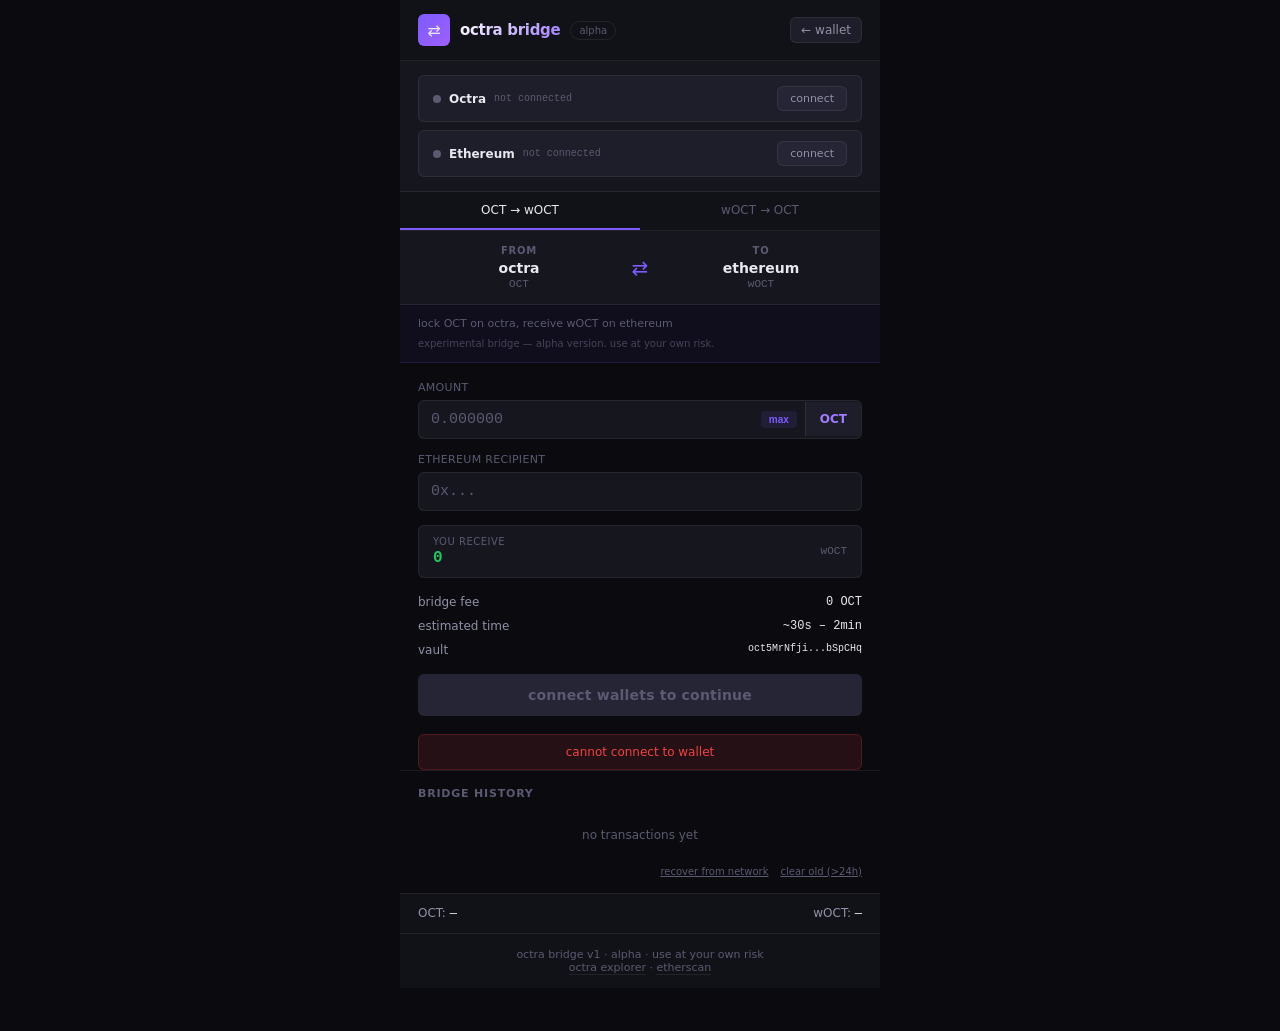
==== commit 26ddac50: "feat: bridge.html redesigned to match wallet dark theme" ====
--- a/app/src/main/assets/static/bridge.html
+++ b/app/src/main/assets/static/bridge.html
@@ -1,142 +1,331 @@
+<!--
+    Octra Bridge – rewritten UI matching wallet dark theme
+    Copyright 2025-2026 Octra Labs
+    Licensed under GPL-3.0
+-->
 <!DOCTYPE html>
 <html lang="en">
 <head>
 <meta charset="UTF-8">
-<meta name="viewport" content="width=device-width, initial-scale=1.0">
+<meta name="viewport" content="width=device-width, initial-scale=1.0, viewport-fit=cover">
+<meta name="mobile-web-app-capable" content="yes">
+<meta name="apple-mobile-web-app-capable" content="yes">
+<meta name="apple-mobile-web-app-status-bar-style" content="black-translucent">
 <meta http-equiv="Content-Security-Policy" content="default-src 'self' 'unsafe-inline'; connect-src 'self' http://178.62.60.204:8090 https://ethereum-sepolia-rpc.publicnode.com https://*.infura.io https://*.publicnode.com https://*.octra.network wss://* ws://*;">
 <title>octra bridge</title>
 <style>
-*{margin:0;padding:0;box-sizing:border-box}
-body{font-family:Tahoma,arial,sans-serif;background:#F0F2F5;color:#2B3A52;min-height:100vh;display:flex;justify-content:center;align-items:flex-start;padding:40px 16px;font-size:12px;letter-spacing:0.5px}
-.bridge-wrap{width:100%;max-width:460px;background:#fff;border:1px solid #D0D7E2;overflow:hidden}
-.bridge-header{padding:14px 20px;border-bottom:1px solid #E5E9EF;display:flex;align-items:center;justify-content:space-between}
-.bridge-header h1{font-size:14px;font-weight:600;color:#2B3A52}
-.connect-section{border-bottom:1px solid #E5E9EF}
-.connect-row{display:flex;align-items:center;justify-content:space-between;padding:10px 20px;border-bottom:1px solid #F0F2F5}
-.connect-row:last-child{border-bottom:none}
-.connect-row .cr-left{display:flex;align-items:center;gap:8px}
-.connect-row .cr-chain{font-size:12px;font-weight:600;color:#2B3A52}
-.connect-row .cr-addr{font-size:10px;font-family:monospace;color:#4CAF50;max-width:180px;overflow:hidden;text-overflow:ellipsis}
-.connect-row .cr-addr.none{color:#E57373}
-.connect-row .cr-dot{width:8px;height:8px;border-radius:50%;flex-shrink:0}
-.connect-row .cr-dot.on{background:#4CAF50}
-.connect-row .cr-dot.off{background:#E57373}
-.connect-btn{padding:5px 12px;font-size:11px;font-weight:500;border:1px solid #D0D7E2;background:#fff;color:#3B567F;cursor:pointer;font-family:Tahoma,arial,sans-serif;letter-spacing:0.5px}
-.connect-btn:hover{background:#F7F8FA}
-.connect-btn.connected{border-color:#4CAF50;color:#4CAF50;cursor:default}
-.dir-tabs{display:flex;border-bottom:1px solid #E5E9EF}
-.dir-tabs button{flex:1;padding:10px;font-size:12px;font-weight:500;border:none;background:#fff;cursor:pointer;color:#8C9DB6;border-bottom:2px solid transparent;transition:all 0.15s;font-family:Tahoma,arial,sans-serif;letter-spacing:0.5px}
-.dir-tabs button.active{color:#3B567F;border-bottom-color:#3B567F}
-.dir-tabs button:hover{background:#F7F8FA}
-.chain-bar{display:flex;align-items:center;gap:0;border-bottom:1px solid #E5E9EF}
-.chain-box{flex:1;padding:12px 20px;text-align:center}
-.chain-box .chain-label{font-size:10px;color:#8C9DB6;text-transform:uppercase;letter-spacing:1px;margin-bottom:4px}
-.chain-box .chain-name{font-size:13px;font-weight:600;color:#2B3A52}
-.chain-box .chain-token{font-size:11px;color:#516E9A;margin-top:2px}
-.chain-arrow{width:40px;display:flex;align-items:center;justify-content:center;font-size:16px;color:#8C9DB6;flex-shrink:0}
-.notice-bar{padding:10px 20px;background:#F7F8FA;border-bottom:1px solid #E5E9EF;font-size:11px;color:#8C9DB6;line-height:170%}
-.notice-bar .disclaimer{color:#B0B8C8;font-size:10px;margin-top:4px}
-.bridge-body{padding:16px 20px}
-.input-group{margin-bottom:14px}
-.input-group label{display:block;font-size:11px;color:#8C9DB6;letter-spacing:0.5px;margin-bottom:4px}
-.input-row{display:flex;align-items:center;border:1px solid #C0C6D0;overflow:hidden;transition:border-color 0.15s}
-.input-row:focus-within{border-color:#3B567F}
-.input-row input{flex:1;padding:10px;font-size:14px;font-family:monospace;border:none;outline:none;background:transparent}
-.input-row .token-label{padding:10px 14px;font-size:12px;font-weight:600;color:#3B567F;background:#F7F8FA;border-left:1px solid #E5E9EF;white-space:nowrap}
-.max-btn{padding:3px 7px;font-size:10px;color:#3B567F;background:#E5E9EF;border:none;cursor:pointer;margin-right:6px;font-weight:600}
-.max-btn:hover{background:#D0D7E2}
-.output-box{padding:10px;background:#F7F8FA;border:1px solid #E5E9EF;font-family:monospace;font-size:14px;color:#2B3A52;min-height:40px;display:flex;align-items:center;justify-content:space-between}
-.output-box .out-val{font-weight:600}
-.output-box .out-token{color:#8C9DB6;font-size:12px}
-.info-rows{margin:14px 0;font-size:12px;color:#516E9A}
-.info-rows .info-row{display:flex;justify-content:space-between;padding:3px 0}
-.info-rows .info-row .val{font-family:monospace;color:#2B3A52}
-.bridge-btn{width:100%;padding:12px;font-size:13px;font-weight:600;border:none;cursor:pointer;background:#3B567F;color:#fff;transition:background 0.15s;font-family:Tahoma,arial,sans-serif;letter-spacing:0.5px}
-.bridge-btn:hover{background:#2B4060}
-.bridge-btn:disabled{background:#C0C6D0;cursor:not-allowed}
+/* ── Design tokens (mirror wallet style.css) ── */
+:root{
+  --bg:#0a0a0f;--bg-1:#111118;--bg-2:#16161f;--bg-3:#1e1e2a;--bg-4:#252535;
+  --border:rgba(255,255,255,0.07);--border-light:rgba(255,255,255,0.12);
+  --accent:#7c5cfc;--accent-2:#a07cff;--accent-glow:rgba(124,92,252,0.25);
+  --green:#22c55e;--green-dim:rgba(34,197,94,0.15);
+  --red:#ef4444;--red-dim:rgba(239,68,68,0.12);
+  --yellow:#f59e0b;
+  --text:#e8e8f0;--text-2:#9090a8;--text-3:#5a5a72;
+  --mono:'SF Mono','Fira Code','JetBrains Mono','Consolas',monospace;
+  --sans:-apple-system,BlinkMacSystemFont,'Inter','Segoe UI',system-ui,sans-serif;
+  --radius:10px;--radius-sm:6px;--radius-lg:16px;
+  --shadow:0 8px 32px rgba(0,0,0,0.5);--shadow-sm:0 2px 8px rgba(0,0,0,0.3);
+}
+*,*::before,*::after{margin:0;padding:0;box-sizing:border-box}
+html{font-size:14px;-webkit-text-size-adjust:100%}
+body{font-family:var(--sans);background:var(--bg);color:var(--text);min-height:100vh;
+  display:flex;flex-direction:column;align-items:center;padding:0 0 40px;
+  -webkit-font-smoothing:antialiased}
+::-webkit-scrollbar{width:4px;height:4px}
+::-webkit-scrollbar-track{background:transparent}
+::-webkit-scrollbar-thumb{background:var(--bg-4);border-radius:4px}
+
+/* ── Wrapper ── */
+.bridge-wrap{width:100%;max-width:480px;flex:1;display:flex;flex-direction:column}
+
+/* ── Header ── */
+.bridge-header{
+  display:flex;align-items:center;justify-content:space-between;
+  padding:14px 18px;background:var(--bg-1);
+  border-bottom:1px solid var(--border);
+  position:sticky;top:0;z-index:50;
+  backdrop-filter:blur(12px);-webkit-backdrop-filter:blur(12px);
+}
+.bridge-header .bh-left{display:flex;align-items:center;gap:10px}
+.bridge-logo{
+  width:32px;height:32px;border-radius:var(--radius-sm);
+  background:linear-gradient(135deg,var(--accent) 0%,#9f5fff 100%);
+  display:flex;align-items:center;justify-content:center;
+  font-size:16px;flex-shrink:0;
+}
+.bridge-header h1{
+  font-size:15px;font-weight:700;letter-spacing:-0.3px;
+  background:linear-gradient(135deg,#fff 0%,var(--accent-2) 100%);
+  -webkit-background-clip:text;-webkit-text-fill-color:transparent;background-clip:text;
+}
+.bh-badge{font-size:10px;color:var(--text-3);padding:3px 8px;
+  border:1px solid var(--border);border-radius:10px}
+.back-home{
+  display:flex;align-items:center;gap:4px;color:var(--text-2);
+  text-decoration:none;font-size:12px;font-weight:500;
+  padding:5px 10px;border:1px solid var(--border);border-radius:var(--radius-sm);
+  background:var(--bg-3);transition:all 0.15s;
+}
+.back-home:hover{color:var(--text);border-color:var(--border-light)}
+
+/* ── Connect Section ── */
+.connect-section{
+  padding:14px 18px;background:var(--bg-2);
+  border-bottom:1px solid var(--border);
+  display:flex;flex-direction:column;gap:8px;
+}
+.connect-row{
+  display:flex;align-items:center;justify-content:space-between;
+  background:var(--bg-3);border:1px solid var(--border);
+  border-radius:var(--radius-sm);padding:10px 14px;gap:8px;
+}
+.cr-left{display:flex;align-items:center;gap:8px;min-width:0;flex:1}
+.cr-dot{width:8px;height:8px;border-radius:50%;flex-shrink:0;transition:background 0.2s}
+.cr-dot.on{background:var(--green);box-shadow:0 0 6px var(--green)}
+.cr-dot.off{background:var(--text-3)}
+.cr-chain{font-size:12px;font-weight:600;color:var(--text)}
+.cr-addr{font-family:var(--mono);font-size:10px;color:var(--text-3);
+  white-space:nowrap;overflow:hidden;text-overflow:ellipsis;max-width:160px}
+.cr-addr.on{color:var(--green)}
+.connect-btn{
+  padding:5px 12px;font-size:11px;font-weight:500;
+  background:var(--bg-4);color:var(--text-2);
+  border:1px solid var(--border);border-radius:var(--radius-sm);
+  cursor:pointer;font-family:var(--sans);transition:all 0.15s;white-space:nowrap;
+}
+.connect-btn:hover{background:var(--bg);color:var(--text);border-color:var(--border-light)}
+.connect-btn.connected{border-color:rgba(34,197,94,0.3);color:var(--green);background:var(--green-dim);cursor:default}
+
+/* ── Direction Tabs ── */
+.dir-tabs{display:flex;background:var(--bg-1);border-bottom:1px solid var(--border)}
+.dir-tabs button{
+  flex:1;padding:11px;font-size:12px;font-weight:500;
+  border:none;background:transparent;cursor:pointer;
+  color:var(--text-3);border-bottom:2px solid transparent;
+  transition:all 0.15s;font-family:var(--sans);
+}
+.dir-tabs button:hover{color:var(--text-2)}
+.dir-tabs button.active{color:var(--text);border-bottom-color:var(--accent)}
+
+/* ── Chain Bar ── */
+.chain-bar{
+  display:flex;align-items:center;padding:14px 18px;
+  background:var(--bg-2);border-bottom:1px solid var(--border);gap:0;
+}
+.chain-box{flex:1;text-align:center}
+.chain-label{font-size:10px;font-weight:600;letter-spacing:0.8px;
+  text-transform:uppercase;color:var(--text-3);margin-bottom:4px}
+.chain-name{font-size:14px;font-weight:700;color:var(--text)}
+.chain-token{font-size:11px;color:var(--text-3);margin-top:2px;font-family:var(--mono)}
+.chain-arrow{
+  width:40px;display:flex;align-items:center;justify-content:center;
+  font-size:20px;color:var(--accent);flex-shrink:0;
+}
+
+/* ── Notice ── */
+.notice-bar{
+  padding:10px 18px;background:rgba(124,92,252,0.06);
+  border-bottom:1px solid rgba(124,92,252,0.15);
+  font-size:11px;color:var(--text-3);line-height:1.6;
+}
+.notice-bar .disclaimer{color:var(--text-3);font-size:10px;margin-top:3px;opacity:0.7}
+
+/* ── Bridge Body ── */
+.bridge-body{padding:18px 18px;display:flex;flex-direction:column;gap:14px}
+.input-group{}
+.input-group label{
+  display:block;font-size:11px;font-weight:500;letter-spacing:0.3px;
+  text-transform:uppercase;color:var(--text-3);margin-bottom:6px;
+}
+.input-row{
+  display:flex;align-items:center;
+  background:var(--bg-2);border:1px solid var(--border);
+  border-radius:var(--radius-sm);overflow:hidden;transition:border-color 0.15s,box-shadow 0.15s;
+}
+.input-row:focus-within{border-color:var(--accent);box-shadow:0 0 0 3px var(--accent-glow)}
+.input-row input{
+  flex:1;padding:10px 12px;font-size:15px;font-family:var(--mono);
+  border:none;outline:none;background:transparent;color:var(--text);
+}
+.input-row input::placeholder{color:var(--text-3)}
+.input-row .token-label{
+  padding:10px 14px;font-size:12px;font-weight:600;color:var(--accent-2);
+  background:var(--bg-3);border-left:1px solid var(--border);white-space:nowrap;
+}
+.max-btn{
+  padding:3px 8px;font-size:10px;font-weight:600;
+  color:var(--accent);background:rgba(124,92,252,0.1);
+  border:none;cursor:pointer;margin-right:8px;border-radius:4px;
+  transition:background 0.1s;
+}
+.max-btn:hover{background:rgba(124,92,252,0.2)}
+
+.output-box{
+  background:var(--bg-2);border:1px solid var(--border);
+  border-radius:var(--radius-sm);padding:10px 14px;
+  display:flex;align-items:center;justify-content:space-between;min-height:42px;
+}
+.out-val{font-family:var(--mono);font-size:16px;font-weight:600;color:var(--green)}
+.out-token{font-size:11px;color:var(--text-3);font-family:var(--mono)}
+
+.info-rows{font-size:12px;color:var(--text-2);display:flex;flex-direction:column;gap:4px}
+.info-row{display:flex;justify-content:space-between;padding:3px 0}
+.info-row .val{font-family:var(--mono);color:var(--text);font-weight:500}
+
+.bridge-btn{
+  width:100%;padding:13px;font-size:14px;font-weight:700;
+  border:none;cursor:pointer;
+  background:linear-gradient(135deg,var(--accent) 0%,#9f5fff 100%);
+  color:#fff;border-radius:var(--radius-sm);
+  transition:all 0.15s;font-family:var(--sans);letter-spacing:0.2px;
+}
+.bridge-btn:hover{opacity:0.9;transform:translateY(-1px);box-shadow:0 4px 20px var(--accent-glow)}
+.bridge-btn:active{transform:translateY(0)}
+.bridge-btn:disabled{background:var(--bg-4);color:var(--text-3);cursor:not-allowed;transform:none;box-shadow:none}
 .bridge-btn.loading{opacity:0.7;pointer-events:none}
-.balance-bar{padding:10px 20px;border-top:1px solid #E5E9EF;font-size:12px;color:#8C9DB6;display:flex;justify-content:space-between}
-.balance-bar .bal-val{font-family:monospace;color:#2B3A52;font-weight:500}
-.status-msg{padding:10px 20px;font-size:12px;text-align:center;display:none}
-.status-msg.ok{color:#4CAF50;display:block}
-.status-msg.err{color:#E57373;display:block}
-.status-msg.info{color:#516E9A;display:block}
-.modal-bg{position:fixed;top:0;left:0;width:100%;height:100%;background:rgba(0,0,0,0.4);display:none;justify-content:center;align-items:center;z-index:100}
+
+/* ── Status / Balance Bar ── */
+.status-msg{padding:10px 18px;font-size:12px;text-align:center;display:none;
+  border-radius:var(--radius-sm);margin:0 18px;}
+.status-msg.ok{background:var(--green-dim);color:var(--green);border:1px solid rgba(34,197,94,0.2);display:block}
+.status-msg.err{background:var(--red-dim);color:var(--red);border:1px solid rgba(239,68,68,0.2);display:block}
+.status-msg.info{background:rgba(124,92,252,0.1);color:var(--accent-2);border:1px solid rgba(124,92,252,0.2);display:block}
+
+.balance-bar{
+  padding:12px 18px;border-top:1px solid var(--border);
+  font-size:12px;color:var(--text-2);
+  display:flex;justify-content:space-between;background:var(--bg-1);
+}
+.bal-val{font-family:var(--mono);color:var(--text);font-weight:500}
+
+/* ── History ── */
+.history-section{border-top:1px solid var(--border);padding:16px 18px}
+.hs-title{font-size:11px;font-weight:600;letter-spacing:0.8px;
+  text-transform:uppercase;color:var(--text-3);margin-bottom:12px}
+.history-list .hs-item{
+  display:flex;align-items:flex-start;justify-content:space-between;
+  padding:10px 12px;border-bottom:1px solid var(--border);
+  background:var(--bg-2);margin-bottom:4px;border-radius:var(--radius-sm);
+  gap:10px;font-size:12px;
+}
+.history-list .hs-item:last-child{border-bottom:none}
+.hs-main{flex:1;min-width:0;overflow:hidden}
+.hs-top{color:var(--text);font-weight:600;margin-bottom:2px}
+.hs-amount{font-family:var(--mono);color:var(--accent-2)}
+.hs-to{font-family:var(--mono);font-size:10px;color:var(--text-3);margin-top:1px;white-space:nowrap;overflow:hidden;text-overflow:ellipsis}
+.hs-time{color:var(--text-3);font-size:10px;margin-top:2px}
+.hs-status{
+  font-size:10px;padding:3px 9px;border-radius:10px;
+  font-weight:500;white-space:nowrap;min-width:90px;text-align:center;display:inline-block;
+}
+.hs-status.pending{background:rgba(90,90,114,0.3);color:var(--text-3)}
+.hs-status.claimable{background:var(--green-dim);color:var(--green);border:1px solid rgba(34,197,94,0.2);cursor:pointer}
+.hs-status.claimable:hover{background:rgba(34,197,94,0.25)}
+.hs-status.claimed{background:rgba(34,197,94,0.08);color:var(--green);border:1px solid rgba(34,197,94,0.15)}
+.hs-status.expired{background:var(--red-dim);color:var(--red)}
+.hs-status.failed{background:var(--red-dim);color:var(--red)}
+.hs-status.claiming{background:rgba(245,158,11,0.1);color:var(--yellow);cursor:wait}
+.hs-actions{display:flex;justify-content:flex-end;gap:12px;margin-top:8px;font-size:10px;color:var(--text-3)}
+.hs-actions a{color:var(--text-3);cursor:pointer;text-decoration:underline}
+.hs-actions a:hover{color:var(--text-2)}
+
+/* ── Footer ── */
+.footer-bar{
+  padding:14px 18px;border-top:1px solid var(--border);text-align:center;
+  font-size:11px;color:var(--text-3);background:var(--bg-1);
+}
+.footer-bar a{color:var(--text-3);text-decoration:none;border-bottom:1px solid var(--border)}
+.footer-bar a:hover{color:var(--text-2)}
+
+/* ── Modals ── */
+.modal-bg{
+  position:fixed;inset:0;background:rgba(0,0,0,0.75);
+  display:none;justify-content:center;align-items:center;z-index:100;
+  padding:16px;backdrop-filter:blur(6px);-webkit-backdrop-filter:blur(6px);
+}
 .modal-bg.show{display:flex}
-.modal-box{background:#fff;padding:20px;width:90%;max-width:400px;box-shadow:0 4px 20px rgba(0,0,0,0.15);border:1px solid #D0D7E2}
-.modal-box h2{font-size:14px;margin-bottom:14px;color:#2B3A52;font-weight:600}
-.modal-box .confirm-detail{margin-bottom:14px;font-size:12px;color:#516E9A;line-height:1.7}
-.modal-box .confirm-detail .cd-row{display:flex;justify-content:space-between;padding:3px 0}
-.modal-box .confirm-detail .cd-val{font-family:monospace;font-weight:400;color:#2B3A52;word-break:break-all;max-width:220px;text-align:right}
-.modal-btns{display:flex;gap:8px}
-.modal-btns button{flex:1;padding:10px;font-size:12px;font-weight:500;border:none;cursor:pointer;font-family:Tahoma,arial,sans-serif;letter-spacing:0.5px}
-.modal-btns .btn-cancel{background:#E5E9EF;color:#516E9A}
-.modal-btns .btn-cancel:hover{background:#D0D7E2}
-.modal-btns .btn-confirm{background:#3B567F;color:#fff}
-.modal-btns .btn-confirm:hover{background:#2B4060}
-.progress-steps{margin:10px 0;font-size:12px;color:#8C9DB6}
-.progress-steps .step{padding:4px 0;display:flex;align-items:center;gap:8px}
-.progress-steps .step .dot{width:8px;height:8px;border-radius:50%;background:#C0C6D0;flex-shrink:0}
-.progress-steps .step.active .dot{background:#3B567F}
-.progress-steps .step.done .dot{background:#4CAF50}
-.progress-steps .step.fail .dot{background:#E57373}
-.progress-steps .step.active{color:#3B567F;font-weight:500}
-.progress-steps .step.done{color:#4CAF50}
-.progress-steps .step.fail{color:#E57373}
-.warning-box{margin:10px 0;padding:10px;background:#FFF8E1;border:1px solid #FFE082;font-size:11px;color:#795548;line-height:160%}
-.footer-bar{padding:10px 20px;border-top:1px solid #E5E9EF;text-align:center;font-size:10px;color:#8C9DB6}
-.footer-bar a{color:#8C9DB6;text-decoration:none;border-bottom:1px solid #D0D7E2}
-.history-section{border-top:1px solid #E5E9EF;padding:10px 20px}
-.history-section .hs-title{font-size:11px;color:#8C9DB6;letter-spacing:0.5px;margin-bottom:6px;text-transform:uppercase}
-.history-list .hs-item{display:flex;align-items:center;justify-content:space-between;padding:6px 0;border-bottom:1px solid #F0F2F5;font-size:11px;gap:8px}
-.history-list .hs-item:last-child{border-bottom:none}
-.history-list .hs-item .hs-main{flex:1;min-width:0;overflow:hidden}
-.history-list .hs-item .hs-top{color:#2B3A52}
-.history-list .hs-item .hs-amount{font-weight:600;color:#2B3A52}
-.history-list .hs-item .hs-to{font-family:monospace;font-size:10px;color:#516E9A}
-.history-list .hs-item .hs-time{color:#8C9DB6;font-size:10px;margin-top:1px}
-.history-list .hs-item .hs-status{font-size:10px;padding:3px 8px;border:1px solid #D0D7E2;white-space:nowrap;font-weight:500;min-width:110px;box-sizing:border-box;text-align:center;display:inline-block}
-.history-list .hs-item .hs-status.pending{color:#8C9DB6;border-color:#E5E9EF}
-.history-list .hs-item .hs-status.claimable{color:#fff;background:#4CAF50;border-color:#4CAF50;cursor:pointer}
-.history-list .hs-item .hs-status.claimable:hover{background:#43A047}
-.history-list .hs-item .hs-status.claimed{color:#4CAF50;border-color:#C8E6C9;background:#F1F8E9}
-.history-list .hs-item .hs-status.expired{color:#E57373;border-color:#FFCDD2}
-.history-list .hs-item .hs-status.failed{color:#E57373;border-color:#FFCDD2}
-.history-list .hs-item .hs-status.claiming{color:#FF9800;border-color:#FFE0B2;cursor:wait}
-.hs-actions{display:flex;justify-content:space-between;margin-top:8px;font-size:10px;color:#8C9DB6}
-.hs-actions a{color:#8C9DB6;cursor:pointer;text-decoration:underline}
-@media(max-width:500px){body{padding:0;align-items:stretch}.bridge-wrap{border:none;min-height:100vh}}
+.modal-box{
+  background:var(--bg-2);border:1px solid var(--border-light);
+  border-radius:var(--radius-lg);padding:24px;
+  width:100%;max-width:380px;box-shadow:var(--shadow);
+  animation:modalIn 0.2s ease;
+}
+@keyframes modalIn{from{opacity:0;transform:translateY(12px)}to{opacity:1;transform:translateY(0)}}
+.modal-box h2{font-size:16px;font-weight:700;color:var(--text);margin-bottom:14px}
+.confirm-detail{margin-bottom:14px;font-size:12px;color:var(--text-2);line-height:1.7}
+.cd-row{display:flex;justify-content:space-between;padding:4px 0;border-bottom:1px solid var(--border)}
+.cd-row:last-child{border-bottom:none}
+.cd-val{font-family:var(--mono);font-weight:400;color:var(--text);word-break:break-all;max-width:60%;text-align:right}
+.warning-box{
+  margin:10px 0;padding:10px 12px;
+  background:rgba(245,158,11,0.08);border:1px solid rgba(245,158,11,0.2);
+  border-radius:var(--radius-sm);font-size:11px;color:var(--yellow);line-height:1.6;
+}
+.modal-btns{display:flex;gap:8px;margin-top:14px}
+.modal-btns button{
+  flex:1;padding:10px;font-size:12px;font-weight:600;
+  border:none;cursor:pointer;font-family:var(--sans);border-radius:var(--radius-sm);
+  transition:all 0.15s;
+}
+.btn-cancel{background:var(--bg-3);color:var(--text-2);border:1px solid var(--border)!important}
+.btn-cancel:hover{background:var(--bg-4);color:var(--text)}
+.btn-confirm{background:linear-gradient(135deg,var(--accent) 0%,#9f5fff 100%);color:#fff}
+.btn-confirm:hover{opacity:0.9;transform:translateY(-1px)}
+
+/* ── Progress Steps ── */
+.progress-steps{margin:10px 0;font-size:12px;color:var(--text-3);display:flex;flex-direction:column;gap:6px}
+.step{display:flex;align-items:center;gap:8px}
+.step .dot{width:8px;height:8px;border-radius:50%;background:var(--bg-4);flex-shrink:0;transition:background 0.2s}
+.step.active .dot{background:var(--accent)}
+.step.done .dot{background:var(--green)}
+.step.fail .dot{background:var(--red)}
+.step.active{color:var(--accent-2);font-weight:500}
+.step.done{color:var(--green)}
+.step.fail{color:var(--red)}
+
+/* ── Responsive ── */
+@media(max-width:500px){
+  body{padding:0}
+  .bridge-wrap{min-height:100vh;max-width:100%}
+}
 </style>
 </head>
 <body>
 <div class="bridge-wrap" id="app">
+
   <div class="bridge-header">
-    <h1>octra bridge</h1>
-    <span style="font-size:10px;color:#8C9DB6">v1 experimental</span>
+    <div class="bh-left">
+      <div class="bridge-logo">⇄</div>
+      <h1>octra bridge</h1>
+      <span class="bh-badge">alpha</span>
+    </div>
+    <a class="back-home" href="index.html">← wallet</a>
   </div>
 
   <div class="connect-section">
     <div class="connect-row">
       <div class="cr-left">
-        <span class="cr-dot off" id="octra-dot"></span>
-        <span class="cr-chain">octra</span>
-        <span class="cr-addr none" id="octra-addr">not connected</span>
+        <div class="cr-dot off" id="octra-dot"></div>
+        <div class="cr-chain">Octra</div>
+        <div class="cr-addr none" id="octra-addr">not connected</div>
       </div>
       <button class="connect-btn" id="octra-connect-btn" onclick="connectOctra()">connect</button>
     </div>
     <div class="connect-row">
       <div class="cr-left">
-        <span class="cr-dot off" id="eth-dot"></span>
-        <span class="cr-chain">ethereum</span>
-        <span class="cr-addr none" id="eth-addr">not connected</span>
+        <div class="cr-dot off" id="eth-dot"></div>
+        <div class="cr-chain">Ethereum</div>
+        <div class="cr-addr none" id="eth-addr">not connected</div>
       </div>
-      <button class="connect-btn" id="eth-connect-btn" onclick="connectEth()">connect MetaMask</button>
+      <button class="connect-btn" id="eth-connect-btn" onclick="connectEth()">connect</button>
     </div>
   </div>
 
   <div class="dir-tabs">
-    <button id="tab-o2e" class="active" onclick="setDir('o2e')">OCT -> wOCT</button>
-    <button id="tab-e2o" onclick="setDir('e2o')">wOCT -> OCT</button>
+    <button id="tab-o2e" class="active" onclick="setDir('o2e')">OCT → wOCT</button>
+    <button id="tab-e2o" onclick="setDir('e2o')">wOCT → OCT</button>
   </div>
 
   <div class="chain-bar">
@@ -145,7 +334,7 @@
       <div class="chain-name" id="from-chain">octra</div>
       <div class="chain-token" id="from-token">OCT</div>
     </div>
-    <div class="chain-arrow">-></div>
+    <div class="chain-arrow">⇄</div>
     <div class="chain-box">
       <div class="chain-label">to</div>
       <div class="chain-name" id="to-chain">ethereum</div>
@@ -154,65 +343,63 @@
   </div>
 
   <div class="notice-bar">
-    <div id="notice-text">lock OCT on octra, receive wOCT on ethereum</div>
+    <span id="notice-text">lock OCT on octra, receive wOCT on ethereum</span>
+    <div class="disclaimer">experimental bridge — alpha version. use at your own risk.</div>
   </div>
 
   <div class="bridge-body">
     <div class="input-group">
       <label>amount</label>
       <div class="input-row">
-        <input type="text" id="bridge-amount" placeholder="0.0" inputmode="decimal" autocomplete="off" oninput="validateForm()">
+        <input type="number" id="bridge-amount" placeholder="0.000000" oninput="onAmountInput()" min="0" step="0.000001">
         <button class="max-btn" onclick="setMax()">max</button>
-        <div class="token-label" id="input-token">OCT</div>
+        <span class="token-label" id="input-token">OCT</span>
       </div>
     </div>
-
-    <div class="input-group" id="recipient-group">
-      <label id="recipient-label">recipient</label>
+    <div class="input-group">
+      <label id="recipient-label">ethereum recipient</label>
       <div class="input-row">
-        <input type="text" id="recipient" placeholder="0x..." autocomplete="off" spellcheck="false" oninput="validateForm()">
+        <input type="text" id="recipient" placeholder="0x..." oninput="validateForm()">
       </div>
     </div>
-
-    <div class="input-group">
-      <label>you will receive</label>
-      <div class="output-box">
+    <div class="output-box">
+      <div>
+        <div style="font-size:10px;color:var(--text-3);margin-bottom:2px;text-transform:uppercase;letter-spacing:0.5px">you receive</div>
         <span class="out-val" id="output-val">0</span>
-        <span class="out-token" id="output-token">wOCT</span>
       </div>
-    </div>
-
+      <span class="out-token" id="output-token">wOCT</span>
+    </div>
     <div class="info-rows">
-      <div class="info-row"><span>fee</span><span class="val">0</span></div>
-      <div class="info-row"><span>estimated time</span><span class="val">~2 min</span></div>
-    </div>
-
-    <button class="bridge-btn" id="bridge-btn" onclick="doBridge()" disabled>connect both wallets</button>
-  </div>
-
-  <div id="status-area" class="status-msg"></div>
-  <div id="progress-area" class="progress-steps" style="display:none;padding:0 20px 14px"></div>
-
-  <div class="history-section" id="history-section" style="display:none">
-    <div class="history-list" id="history-list"></div>
-    <div class="hs-actions">
-      <a onclick="historyRefreshAll()">refresh status</a>
+      <div class="info-row"><span>bridge fee</span><span class="val" id="fee-val">0 OCT</span></div>
+      <div class="info-row"><span>estimated time</span><span class="val">~30s – 2min</span></div>
+      <div class="info-row"><span>vault</span><span class="val mono" id="vault-display" style="font-size:10px;word-break:break-all"></span></div>
+    </div>
+    <button class="bridge-btn" id="bridge-btn" onclick="doBridge()" disabled>connect wallets to continue</button>
+  </div>
+
+  <div class="status-msg" id="status-msg"></div>
+
+  <div class="history-section">
+    <div class="hs-title">bridge history</div>
+    <div class="history-list" id="history-list"><div style="color:var(--text-3);font-size:12px;text-align:center;padding:16px 0">no transactions yet</div></div>
+    <div class="hs-actions" style="margin-top:8px">
       <a onclick="recoveryFetch(false)">recover from network</a>
       <a onclick="historyClearOld()">clear old (&gt;24h)</a>
     </div>
   </div>
 
   <div class="balance-bar">
-    <div>OCT: <span class="bal-val" id="bal-oct">-</span></div>
-    <div>wOCT: <span class="bal-val" id="bal-woct">-</span></div>
+    <div>OCT: <span class="bal-val" id="bal-oct">—</span></div>
+    <div>wOCT: <span class="bal-val" id="bal-woct">—</span></div>
   </div>
 
   <div class="footer-bar">
-    octra bridge v1 | this project is in beta | use at your own risk<br>
-    <a href="https://octrascan.io" target="_blank">octra explorer</a> |
+    octra bridge v1 · alpha · use at your own risk<br>
+    <a href="https://octrascan.io" target="_blank">octra explorer</a> ·
     <a href="https://etherscan.io" target="_blank">etherscan</a>
   </div>
 
+  <!-- Confirm Modal -->
   <div class="modal-bg" id="confirm-modal">
     <div class="modal-box">
       <h2 id="cm-title">confirm bridge</h2>
@@ -224,18 +411,25 @@
         <div class="cd-row"><span>receive</span><span class="cd-val" id="cm-receive"></span></div>
       </div>
       <div class="warning-box" id="cm-warning"></div>
-      <div class="modal-btns" style="margin-top:14px">
+      <div class="progress-steps" id="cm-steps" style="display:none">
+        <div class="step" id="step-1"><div class="dot"></div><span id="step-1-text">submit transaction</span></div>
+        <div class="step" id="step-2"><div class="dot"></div><span id="step-2-text">wait for confirmation</span></div>
+        <div class="step" id="step-3"><div class="dot"></div><span id="step-3-text">bridge processing</span></div>
+        <div class="step" id="step-4"><div class="dot"></div><span id="step-4-text">claim on destination</span></div>
+      </div>
+      <div class="modal-btns">
         <button class="btn-cancel" onclick="closeModal()">cancel</button>
         <button class="btn-confirm" id="cm-confirm-btn" onclick="confirmBridge()">confirm</button>
       </div>
     </div>
   </div>
 
+  <!-- Wallet Picker Modal -->
   <div class="modal-bg" id="wallet-modal">
     <div class="modal-box">
-      <h2>connect wallet</h2>
+      <h2>choose wallet</h2>
       <div id="wallet-list"></div>
-      <div class="modal-btns" style="margin-top:14px">
+      <div class="modal-btns">
         <button class="btn-cancel" onclick="closeWalletModal()">cancel</button>
       </div>
     </div>
@@ -258,1048 +452,351 @@
 var _woctBalance = '0';
 var _ethProvider = null;
 
-async function wcli(method, path, body) {
-  var opts = { method: method, headers: {} };
-  if (body) { opts.headers['Content-Type'] = 'application/json'; opts.body = JSON.stringify(body); }
-  var res = await fetch('/api' + path, opts);
-  if (!res.ok) throw new Error('WebCLI error: ' + res.status);
+function $(id){return document.getElementById(id);}
+function esc(s){var d=document.createElement('div');d.textContent=s;return d.innerHTML;}
+function fmtU(raw, dec){
+  try{
+    var n=BigInt(raw||'0');
+    var d=BigInt(10)**BigInt(dec);
+    var i=n/d;var f=n%d;
+    var fs=f.toString().padStart(dec,'0').replace(/0+$/,'');
+    return i.toString()+(fs?'.'+fs:'');
+  }catch(e){return raw||'0';}
+}
+function parseU(s,dec){
+  try{
+    s=String(s||'0').trim();
+    var parts=s.split('.');
+    var intPart=parts[0]||'0';
+    var fracPart=(parts[1]||'').padEnd(dec,'0').substring(0,dec);
+    return (BigInt(intPart)*BigInt(10)**BigInt(dec)+BigInt(fracPart)).toString();
+  }catch(e){return '0';}
+}
+
+function showStatus(type,msg){
+  var el=$('status-msg');
+  el.textContent=msg;
+  el.className='status-msg '+type;
+}
+function clearStatus(){var el=$('status-msg');el.className='status-msg';el.textContent='';}
+
+// On load – show vault address
+document.addEventListener('DOMContentLoaded',function(){
+  var vd=$('vault-display');
+  if(vd) vd.textContent=BRIDGE_VAULT.substring(0,10)+'...'+BRIDGE_VAULT.slice(-6);
+  historyRender();
+  connectOctra().catch(function(){});
+});
+
+async function wcli(method,path,body){
+  var opts={method:method,headers:{}};
+  if(body){opts.headers['Content-Type']='application/json';opts.body=JSON.stringify(body);}
+  var res=await fetch('/api'+path,opts);
+  if(!res.ok)throw new Error('WebCLI error: '+res.status);
   return res.json();
 }
 
-async function connectOctra() {
-  try {
-    var st = await wcli('GET', '/wallet/status');
-    if (!st.loaded) { showStatus('err', 'unlock your wallet in webcli first'); return; }
-    var info = await wcli('GET', '/wallet');
-    _octraAddr = info.address;
-    $('octra-addr').textContent = _octraAddr.substring(0, 12) + '...' + _octraAddr.slice(-4);
+async function connectOctra(){
+  try{
+    var st=await wcli('GET','/wallet/status');
+    if(!st.loaded){showStatus('err','unlock your wallet in the wallet app first');return;}
+    var info=await wcli('GET','/wallet');
+    _octraAddr=info.address;
+    $('octra-addr').textContent=_octraAddr.substring(0,12)+'...'+_octraAddr.slice(-4);
     $('octra-addr').classList.remove('none');
-    $('octra-dot').classList.replace('off', 'on');
-    $('octra-connect-btn').textContent = 'connected';
+    $('octra-addr').classList.add('on');
+    $('octra-dot').classList.replace('off','on');
+    $('octra-connect-btn').textContent='connected';
     $('octra-connect-btn').classList.add('connected');
     await refreshBalances();
     validateForm();
-  } catch(e) { showStatus('err', 'cannot connect to webcli'); }
-}
-
-var _detectedWallets = [];
-var _eip6963Providers = [];
-
-window.addEventListener('eip6963:announceProvider', function(e) {
-  _eip6963Providers.push({ name: e.detail.info.name, icon: e.detail.info.icon, provider: e.detail.provider, rdns: e.detail.info.rdns });
+  }catch(e){showStatus('err','cannot connect to wallet');}
+}
+
+var _detectedWallets=[];
+var _eip6963Providers=[];
+window.addEventListener('eip6963:announceProvider',function(e){
+  _eip6963Providers.push({name:e.detail.info.name,icon:e.detail.info.icon,provider:e.detail.provider,rdns:e.detail.info.rdns});
 });
 window.dispatchEvent(new Event('eip6963:requestProvider'));
 
-async function connectEth() {
-  setTimeout(function() { _connectEthInner(); }, 100);
-}
-
-async function _connectEthInner() {
-  if (_eip6963Providers.length > 0) {
-    _detectedWallets = _eip6963Providers.map(function(w) { return { name: w.name, provider: w.provider, icon: w.icon }; });
-  } else if (window.ethereum) {
-    _detectedWallets = [{ name: window.ethereum.isMetaMask ? 'MetaMask' : 'Wallet', provider: window.ethereum, icon: null }];
-  } else {
-    showStatus('err', 'no EVM wallet found. install MetaMask.');
-    return;
+async function connectEth(){setTimeout(function(){_connectEthInner();},100);}
+async function _connectEthInner(){
+  if(_eip6963Providers.length>0){
+    _detectedWallets=_eip6963Providers.map(function(w){return{name:w.name,provider:w.provider,icon:w.icon};});
+  }else if(window.ethereum){
+    _detectedWallets=[{name:window.ethereum.isMetaMask?'MetaMask':'Wallet',provider:window.ethereum,icon:null}];
+  }else{showStatus('err','no EVM wallet found. Install MetaMask.');return;}
+  if(_detectedWallets.length===1){await connectWithProvider(_detectedWallets[0]);return;}
+  var html='';
+  _detectedWallets.forEach(function(w,i){
+    var ic=w.icon?'<img src="'+w.icon+'" width="20" height="20" style="vertical-align:middle;margin-right:8px;border-radius:4px">':'';
+    html+='<button onclick="selectWallet('+i+')" style="display:flex;align-items:center;width:100%;padding:10px 12px;margin:4px 0;font-size:13px;font-weight:500;background:var(--bg-3);color:var(--text);border:1px solid var(--border);border-radius:var(--radius-sm);cursor:pointer;text-align:left;font-family:var(--sans)">'+ic+esc(w.name)+'</button>';
+  });
+  $('wallet-list').innerHTML=html;
+  $('wallet-modal').classList.add('show');
+}
+function closeWalletModal(){$('wallet-modal').classList.remove('show');}
+async function selectWallet(idx){$('wallet-modal').classList.remove('show');await connectWithProvider(_detectedWallets[idx]);}
+
+async function connectWithProvider(w){
+  _ethProvider=w.provider;
+  try{
+    var accounts=await _ethProvider.request({method:'eth_requestAccounts'});
+    if(!accounts.length)return;
+    _ethAddr=accounts[0];
+    $('eth-addr').textContent=_ethAddr.substring(0,8)+'...'+_ethAddr.slice(-4);
+    $('eth-addr').classList.remove('none');
+    $('eth-addr').classList.add('on');
+    $('eth-dot').classList.replace('off','on');
+    $('eth-connect-btn').textContent=w.name;
+    $('eth-connect-btn').classList.add('connected');
+    if(_dir==='o2e')$('recipient').value=_ethAddr;
+    else $('recipient').value=_octraAddr||'';
+    try{localStorage.setItem('bridge_eth_wallet',w.name);}catch(e){}
+    await refreshBalances();validateForm();
+    try{recoveryFetch(true);}catch(e){}
+    _ethProvider.on('accountsChanged',function(accs){
+      if(accs.length){_ethAddr=accs[0];$('eth-addr').textContent=_ethAddr.substring(0,8)+'...'+_ethAddr.slice(-4);refreshBalances();validateForm();}
+    });
+  }catch(e){showStatus('err',w.name+': '+e.message);}
+}
+
+async function refreshBalances(){
+  if(_octraAddr){
+    try{var b=await wcli('GET','/balance');_octBalance=b.public_balance||b.balance_raw||'0';$('bal-oct').textContent=fmtU(_octBalance,OCT_DECIMALS);}catch(e){}
   }
-
-  if (_detectedWallets.length === 1) {
-    await connectWithProvider(_detectedWallets[0]);
-    return;
+  if(_ethAddr&&WOCT_ADDR){
+    try{
+      var data='0x70a08231000000000000000000000000'+_ethAddr.substring(2);
+      var result=await _ethProvider.request({method:'eth_call',params:[{to:WOCT_ADDR,data:data},'latest']});
+      _woctBalance=(!result||result==='0x'||result==='0x0')?'0':BigInt(result).toString();
+      $('bal-woct').textContent=fmtU(_woctBalance,OCT_DECIMALS);
+    }catch(e){_woctBalance='0';$('bal-woct').textContent='0';}
   }
-
-  var html = '';
-  _detectedWallets.forEach(function(w, i) {
-    var iconHtml = w.icon ? '<img src="' + w.icon + '" width="20" height="20" style="vertical-align:middle;margin-right:8px;border-radius:4px">' : '';
-    html += '<button onclick="selectWallet(' + i + ')" style="display:flex;align-items:center;width:100%;padding:10px;margin:4px 0;font-size:13px;font-weight:500;border:1px solid #D0D7E2;background:#fff;color:#2B3A52;cursor:pointer;text-align:left;font-family:Tahoma,arial,sans-serif">' + iconHtml + esc(w.name) + '</button>';
-  });
-  $('wallet-list').innerHTML = html;
-  $('wallet-modal').classList.add('show');
-}
-
-function closeWalletModal() { $('wallet-modal').classList.remove('show'); }
-
-async function selectWallet(idx) {
-  $('wallet-modal').classList.remove('show');
-  await connectWithProvider(_detectedWallets[idx]);
-}
-
-async function connectWithProvider(w) {
-  _ethProvider = w.provider;
-  try {
-    var accounts = await _ethProvider.request({ method: 'eth_requestAccounts' });
-    if (!accounts.length) return;
-    _ethAddr = accounts[0];
-    $('eth-addr').textContent = _ethAddr.substring(0, 8) + '...' + _ethAddr.slice(-4);
-    $('eth-addr').classList.remove('none');
-    $('eth-dot').classList.replace('off', 'on');
-    $('eth-connect-btn').textContent = w.name;
-    $('eth-connect-btn').classList.add('connected');
-    if (_dir === 'o2e') $('recipient').value = _ethAddr;
-    else $('recipient').value = _octraAddr || '';
-    try { localStorage.setItem('bridge_eth_wallet', w.name); } catch(e) {}
-    await refreshBalances();
-    validateForm();
-    try { recoveryFetch(true); } catch(e) {}
-    _ethProvider.on('accountsChanged', function(accs) {
-      if (accs.length) {
-        _ethAddr = accs[0];
-        $('eth-addr').textContent = _ethAddr.substring(0, 8) + '...' + _ethAddr.slice(-4);
-        refreshBalances();
-        validateForm();
-        try { recoveryFetch(true); } catch(e) {}
+}
+
+function setDir(d){
+  _dir=d;
+  $('tab-o2e').className=d==='o2e'?'active':'';
+  $('tab-e2o').className=d==='e2o'?'active':'';
+  if(d==='o2e'){
+    $('from-chain').textContent='octra';$('from-token').textContent='OCT';
+    $('to-chain').textContent='ethereum';$('to-token').textContent='wOCT';
+    $('input-token').textContent='OCT';$('output-token').textContent='wOCT';
+    $('recipient-label').textContent='ethereum recipient';
+    $('recipient').placeholder='0x...';$('recipient').value=_ethAddr||'';
+    $('notice-text').textContent='lock OCT on octra, receive wOCT on ethereum';
+  }else{
+    $('from-chain').textContent='ethereum';$('from-token').textContent='wOCT';
+    $('to-chain').textContent='octra';$('to-token').textContent='OCT';
+    $('input-token').textContent='wOCT';$('output-token').textContent='OCT';
+    $('recipient-label').textContent='octra recipient';
+    $('recipient').placeholder='oct...';$('recipient').value=_octraAddr||'';
+    $('notice-text').textContent='burn wOCT on ethereum, receive OCT on octra';
+  }
+  $('bridge-amount').value='';$('output-val').textContent='0';clearStatus();validateForm();
+}
+
+function onAmountInput(){
+  var amt=parseFloat($('bridge-amount').value||'0');
+  var fee=Math.max(0.001,amt*0.001);
+  var out=Math.max(0,amt-fee);
+  $('output-val').textContent=isNaN(out)?'0':out.toFixed(6).replace(/\.?0+$/,'');
+  $('fee-val').textContent=(isNaN(fee)?0:fee).toFixed(6).replace(/\.?0+$/,'')+' OCT';
+  validateForm();
+}
+
+function setMax(){
+  var bal=_dir==='o2e'?_octBalance:_woctBalance;
+  var amt=fmtU(bal,OCT_DECIMALS);
+  $('bridge-amount').value=amt;onAmountInput();
+}
+
+function validateForm(){
+  var btn=$('bridge-btn');
+  var amt=parseFloat($('bridge-amount').value||'0');
+  var rec=($('recipient').value||'').trim();
+  var octraOk=!!_octraAddr;var ethOk=!!_ethAddr;
+  if(!octraOk||!ethOk){btn.disabled=true;btn.textContent='connect wallets to continue';return;}
+  if(!amt||amt<=0){btn.disabled=true;btn.textContent='enter amount';return;}
+  if(!rec){btn.disabled=true;btn.textContent='enter recipient';return;}
+  if(_dir==='o2e'&&!rec.startsWith('0x')){btn.disabled=true;btn.textContent='invalid ethereum address';return;}
+  if(_dir==='e2o'&&!rec.startsWith('oct')){btn.disabled=true;btn.textContent='invalid octra address';return;}
+  btn.disabled=false;btn.textContent='bridge →';
+}
+
+function doBridge(){
+  var amt=parseFloat($('bridge-amount').value||'0');
+  if(!amt||amt<=0){showStatus('err','enter a valid amount');return;}
+  var rec=($('recipient').value||'').trim();
+  $('cm-title').textContent=_dir==='o2e'?'confirm: OCT → wOCT':'confirm: wOCT → OCT';
+  $('cm-action').textContent=_dir==='o2e'?'lock OCT on Octra':'burn wOCT on Ethereum';
+  $('cm-amount').textContent=amt+' '+(_dir==='o2e'?'OCT':'wOCT');
+  $('cm-from').textContent=_dir==='o2e'?(_octraAddr.substring(0,12)+'...'):(_ethAddr.substring(0,12)+'...');
+  $('cm-to').textContent=rec.length>20?rec.substring(0,10)+'...'+rec.slice(-6):rec;
+  var fee=Math.max(0.001,amt*0.001);
+  $('cm-receive').textContent=Math.max(0,amt-fee).toFixed(6)+' '+(_dir==='o2e'?'wOCT':'OCT');
+  $('cm-warning').textContent='⚠ alpha bridge — funds may take up to 2 minutes. do not close this window.';
+  $('cm-steps').style.display='none';
+  $('cm-confirm-btn').disabled=false;$('cm-confirm-btn').textContent='confirm';
+  $('confirm-modal').classList.add('show');
+}
+
+function closeModal(){$('confirm-modal').classList.remove('show');}
+
+async function confirmBridge(){
+  $('cm-confirm-btn').disabled=true;$('cm-confirm-btn').textContent='processing...';
+  $('cm-steps').style.display='flex';
+  try{
+    if(_dir==='o2e') await doForward();
+    else await doReverse();
+  }catch(e){
+    showStatus('err',e.message||'bridge failed');
+    $('cm-confirm-btn').disabled=false;$('cm-confirm-btn').textContent='retry';
+  }
+}
+
+function stepSet(n,state,text){
+  var el=$('step-'+n);if(!el)return;
+  el.className='step '+state;
+  var t=el.querySelector('span');if(t&&text)t.textContent=text;
+}
+
+async function doForward(){
+  var amt=parseFloat($('bridge-amount').value);
+  var rec=($('recipient').value||'').trim();
+  var amtU=parseU(amt.toString(),OCT_DECIMALS);
+  stepSet(1,'active','sending OCT to bridge vault...');
+  var memo='bridge:'+rec;
+  var tx=await wcli('POST','/send',{to:BRIDGE_VAULT,amount:amtU,memo:memo});
+  if(!tx||!tx.hash)throw new Error('transaction failed');
+  stepSet(1,'done','OCT sent');stepSet(2,'active','waiting for confirmation...');
+  var h=tx.hash;
+  historyAdd({dir:'o2e',amount:amt,to:rec,hash:h,status:'pending',ts:Date.now()});
+  closeModal();showStatus('info','transaction sent! hash: '+h.substring(0,16)+'...');
+  stepSet(2,'done','confirmed');stepSet(3,'active','relayer processing...');
+  waitForClaimData(h,rec,amt);
+}
+
+async function doReverse(){
+  var amt=parseFloat($('bridge-amount').value);
+  var rec=($('recipient').value||'').trim();
+  var amtU=parseU(amt.toString(),OCT_DECIMALS);
+  stepSet(1,'active','approving wOCT...');
+  try{await ensureSepolia();}catch(e){throw new Error('please switch to Sepolia testnet');}
+  var appData='0x095ea7b3'+ETH_BRIDGE.substring(2).padStart(64,'0')+amtU.toString(16).padStart(64,'0');
+  await _ethProvider.request({method:'eth_sendTransaction',params:[{from:_ethAddr,to:WOCT_ADDR,data:appData}]});
+  stepSet(1,'done','approved');stepSet(2,'active','burning wOCT...');
+  var encRec=await abiEncodeStringUint(rec,amtU);
+  var burnData='0x'+'burn(string,uint256)'.split('').map(function(c){return c.charCodeAt(0).toString(16).padStart(2,'0');}).join('');
+  var burnData2='0xa9059cbb'+encRec;
+  var burnTx=await _ethProvider.request({method:'eth_sendTransaction',params:[{from:_ethAddr,to:ETH_BRIDGE,data:burnData2}]});
+  stepSet(2,'done','wOCT burned');stepSet(3,'active','waiting for OCT...');
+  historyAdd({dir:'e2o',amount:amt,to:rec,hash:burnTx,status:'pending',ts:Date.now()});
+  closeModal();showStatus('info','burn submitted! OCT will arrive shortly on Octra.');
+}
+
+async function ensureSepolia(){
+  var chain=await _ethProvider.request({method:'eth_chainId'});
+  if(chain!==SEPOLIA_CHAIN_ID){
+    await _ethProvider.request({method:'wallet_switchEthereumChain',params:[{chainId:SEPOLIA_CHAIN_ID}]});
+  }
+}
+
+async function waitForClaimData(hash,ethAddr,amt){
+  for(var i=0;i<60;i++){
+    await new Promise(function(r){setTimeout(r,3000);});
+    try{
+      var res=await fetch(SIGNER_URL+'?hash='+hash);
+      if(res.ok){
+        var data=await res.json();
+        if(data&&data.calldata){
+          historyUpdate(hash,'claimable',data.calldata);
+          showStatus('ok','ready to claim! check bridge history.');
+          return;
+        }
+      }
+    }catch(e){}
+  }
+  historyUpdate(hash,'expired',null);showStatus('err','claim data unavailable — check history to retry.');
+}
+
+async function doClaim(hash,ethAddr){
+  var item=historyGet(hash);if(!item||!item.calldata)return;
+  historyUpdate(hash,'claiming',null);
+  try{
+    await ensureSepolia();
+    await _ethProvider.request({method:'eth_sendTransaction',params:[{from:_ethAddr,to:ETH_BRIDGE,data:item.calldata}]});
+    historyUpdate(hash,'claimed',null);showStatus('ok','wOCT claimed successfully!');
+  }catch(e){historyUpdate(hash,'claimable',item.calldata);showStatus('err','claim failed: '+e.message);}
+}
+
+/* ── History ── */
+function historyKey(){return'bridge_history_'+(_octraAddr||'anon');}
+function historyLoad(){try{return JSON.parse(localStorage.getItem(historyKey())||'[]');}catch(e){return[];}}
+function historySave(arr){try{localStorage.setItem(historyKey(),JSON.stringify(arr));}catch(e){}}
+function historyAdd(item){var a=historyLoad();a.unshift(item);if(a.length>50)a=a.slice(0,50);historySave(a);historyRender();}
+function historyGet(hash){return historyLoad().find(function(x){return x.hash===hash;});}
+function historyUpdate(hash,status,calldata){
+  var a=historyLoad();var i=a.findIndex(function(x){return x.hash===hash;});
+  if(i>=0){a[i].status=status;if(calldata)a[i].calldata=calldata;historySave(a);historyRender();}
+}
+function historyRender(){
+  var a=historyLoad();var el=$('history-list');if(!el)return;
+  if(!a.length){el.innerHTML='<div style="color:var(--text-3);font-size:12px;text-align:center;padding:16px 0">no transactions yet</div>';return;}
+  el.innerHTML=a.map(function(item){
+    var dir=item.dir==='o2e'?'OCT → wOCT':'wOCT → OCT';
+    var statusHtml='';
+    if(item.status==='claimable'){
+      statusHtml='<span class="hs-status claimable" onclick="doClaim(\''+esc(item.hash)+'\',\''+esc(item.to)+'\')">claim wOCT</span>';
+    }else{
+      statusHtml='<span class="hs-status '+item.status+'">'+item.status+'</span>';
+    }
+    var time=item.ts?new Date(item.ts).toLocaleTimeString():'';
+    return '<div class="hs-item"><div class="hs-main"><div class="hs-top">'+esc(dir)+'</div><div class="hs-amount">'+esc(item.amount)+' '+esc(item.dir==='o2e'?'OCT':'wOCT')+'</div><div class="hs-to">to: '+esc(item.to)+'</div><div class="hs-time">'+time+'</div></div>'+statusHtml+'</div>';
+  }).join('');
+}
+function historyClearOld(){
+  var now=Date.now();var a=historyLoad().filter(function(x){return now-x.ts<86400000;});historySave(a);historyRender();
+}
+async function recoveryFetch(silent){
+  try{
+    var res=await fetch(RECOVERY_URL);
+    if(!res.ok)throw new Error('network error');
+    var data=await res.json();
+    if(!Array.isArray(data)||!_octraAddr){if(!silent)showStatus('err','no recovery data found');return;}
+    var found=0;
+    data.forEach(function(item){
+      if(item.sender===_octraAddr&&item.calldata){
+        var existing=historyGet(item.hash);
+        if(!existing)historyAdd({dir:'o2e',amount:item.amount||'?',to:item.eth_addr||'?',hash:item.hash,status:'claimable',calldata:item.calldata,ts:item.ts||Date.now()});
+        else if(existing.status==='pending')historyUpdate(item.hash,'claimable',item.calldata);
+        found++;
       }
     });
-  } catch(e) { showStatus('err', w.name + ': ' + e.message); }
-}
-
-async function refreshBalances() {
-  if (_octraAddr) {
-    try { var b = await wcli('GET', '/balance'); _octBalance = b.public_balance || b.balance_raw || '0'; $('bal-oct').textContent = fmtU(_octBalance, OCT_DECIMALS); } catch(e) {}
-  }
-  if (_ethAddr && WOCT_ADDR) {
-    try {
-      var data = '0x70a08231000000000000000000000000' + _ethAddr.substring(2);
-      var result = await _ethProvider.request({ method: 'eth_call', params: [{ to: WOCT_ADDR, data: data }, 'latest'] });
-      _woctBalance = (!result || result === '0x' || result === '0x0') ? '0' : BigInt(result).toString();
-      $('bal-woct').textContent = fmtU(_woctBalance, OCT_DECIMALS);
-    } catch(e) { _woctBalance = '0'; $('bal-woct').textContent = '0'; }
-  }
-}
-
-function setDir(d) {
-  _dir = d;
-  $('tab-o2e').className = d === 'o2e' ? 'active' : '';
-  $('tab-e2o').className = d === 'e2o' ? 'active' : '';
-  if (d === 'o2e') {
-    $('from-chain').textContent = 'octra'; $('from-token').textContent = 'OCT';
-    $('to-chain').textContent = 'ethereum'; $('to-token').textContent = 'wOCT';
-    $('input-token').textContent = 'OCT'; $('output-token').textContent = 'wOCT';
-    $('recipient-label').textContent = 'ethereum recipient';
-    $('recipient').placeholder = '0x...';
-    $('recipient').value = _ethAddr || '';
-    $('notice-text').textContent = 'lock OCT on octra, receive wOCT on ethereum';
-  } else {
-    $('from-chain').textContent = 'ethereum'; $('from-token').textContent = 'wOCT';
-    $('to-chain').textContent = 'octra'; $('to-token').textContent = 'OCT';
-    $('input-token').textContent = 'wOCT'; $('output-token').textContent = 'OCT';
-    $('recipient-label').textContent = 'octra recipient';
-    $('recipient').placeholder = 'oct...';
-    $('recipient').value = _octraAddr || '';
-    $('notice-text').textContent = 'burn wOCT on ethereum, receive OCT on octra';
-  }
-  $('bridge-amount').value = '';
-  $('output-val').textContent = '0';
-  clearStatus();
-  validateForm();
-}
-
-function validateForm() {
-  var btn = $('bridge-btn');
-  var amtStr = $('bridge-amount').value.trim();
-  var recip = $('recipient').value.trim();
-  var amt = parseFloat(amtStr);
-  $('output-val').textContent = (amtStr && !isNaN(amt) && amt > 0) ? addCommas(amtStr) : '0';
-  if (!_octraAddr || !_ethAddr) { btn.disabled = true; btn.textContent = 'connect both wallets'; return; }
-  if (!amtStr || isNaN(amt) || amt <= 0) { btn.disabled = true; btn.textContent = 'enter amount'; return; }
-  var rawAmt = parseU(amtStr, OCT_DECIMALS);
-  if (_dir === 'o2e') {
-    if (BigInt(rawAmt) > BigInt(_octBalance)) { btn.disabled = true; btn.textContent = 'insufficient OCT'; return; }
-    if (!recip || !/^0x[0-9a-fA-F]{40}$/.test(recip)) { btn.disabled = true; btn.textContent = 'enter valid ETH address'; return; }
-    btn.disabled = false; btn.textContent = 'bridge ' + amtStr + ' OCT';
-  } else {
-    if (BigInt(rawAmt) > BigInt(_woctBalance)) { btn.disabled = true; btn.textContent = 'insufficient wOCT'; return; }
-    if (!recip || recip.length !== 47 || recip.substring(0, 3) !== 'oct') { btn.disabled = true; btn.textContent = 'enter valid octra address'; return; }
-    btn.disabled = false; btn.textContent = 'bridge ' + amtStr + ' wOCT';
-  }
-}
-
-function setMax() {
-  if (_dir === 'o2e') $('bridge-amount').value = fmtU(_octBalance, OCT_DECIMALS);
-  else $('bridge-amount').value = fmtU(_woctBalance, OCT_DECIMALS);
-  validateForm();
-}
-
-function doBridge() {
-  var amt = $('bridge-amount').value.trim();
-  var recip = $('recipient').value.trim();
-  if (_dir === 'o2e') {
-    $('cm-title').textContent = 'confirm: lock OCT';
-    $('cm-action').textContent = 'lock OCT -> mint wOCT';
-    $('cm-amount').textContent = amt + ' OCT';
-    $('cm-from').textContent = _octraAddr.substring(0, 14) + '...';
-    $('cm-to').textContent = recip;
-    $('cm-receive').textContent = amt + ' wOCT';
-    $('cm-warning').textContent = 'OCT will be locked on octra. wOCT will be minted on ethereum.';
-    $('cm-confirm-btn').textContent = 'lock & bridge';
-  } else {
-    $('cm-title').textContent = 'confirm: burn wOCT';
-    $('cm-action').textContent = 'burn wOCT -> unlock OCT';
-    $('cm-amount').textContent = amt + ' wOCT';
-    $('cm-from').textContent = _ethAddr.substring(0, 10) + '...';
-    $('cm-to').textContent = recip;
-    $('cm-receive').textContent = amt + ' OCT';
-    $('cm-warning').textContent = 'wOCT will be burned on ethereum. OCT will be unlocked on octra (~2 min).';
-    $('cm-confirm-btn').textContent = 'burn & bridge';
-  }
-  $('confirm-modal').classList.add('show');
-}
-
-function closeModal() { $('confirm-modal').classList.remove('show'); }
-
-async function confirmBridge() {
-  closeModal();
-  if (_dir === 'o2e') await doForward();
-  else await doReverse();
-}
-
-var _pendingClaim = null;
-
-var _activeHistoryId = null;
-
-async function doForward() {
-  var amt = $('bridge-amount').value.trim();
-  var recip = $('recipient').value.trim();
-  var rawAmt = parseU(amt, OCT_DECIMALS);
-  var btn = $('bridge-btn');
-  btn.disabled = true; btn.classList.add('loading'); btn.textContent = 'bridging...';
-  clearStatus();
-
-  _pendingClaim = null;
-  _activeHistoryId = null;
-  var oldClaimBtn = $('claim-btn');
-  if (oldClaimBtn) oldClaimBtn.remove();
-  showProgress([
-    { id: 'lock', text: 'locking ' + amt + ' OCT on octra...' },
-    { id: 'confirm', text: 'waiting for epoch confirmation...' },
-    { id: 'header', text: 'waiting for bridge header on ethereum...' },
-    { id: 'claim', text: 'claim wOCT (your MetaMask transaction)...' }
-  ]);
-  setStep('lock', 'active');
-  try {
-    var r = await wcli('POST', '/contract/call', {
-      address: BRIDGE_VAULT, method: 'lock_to_eth', params: [recip], amount: rawAmt, ou: '1000'
-    });
-    if (!r.tx_hash) throw new Error('no tx_hash');
-    setStep('lock', 'done'); setStep('confirm', 'active');
-    showStatus('info', 'locked! <a href="https://octrascan.io/tx.html?hash=' + r.tx_hash + '" target="_blank" style="color:#3B567F">' + r.tx_hash.substring(0, 16) + '...</a>');
-
-    _activeHistoryId = 'lock_' + r.tx_hash.substring(0, 10) + '_' + Date.now();
-    historyAdd({
-      id: _activeHistoryId,
-      locked_at: Date.now(),
-      lock_tx_hash: r.tx_hash,
-      epoch: 0,
-      recipient: recip,
-      amount_raw: rawAmt,
-      amt_display: amt,
-      status: 'pending_header'
-    });
-
-    var receipt = await waitReceipt(r.tx_hash, 60);
-    if (!receipt || !receipt.success) {
-      if (_activeHistoryId) historyUpdate(_activeHistoryId, {last_error:'lock tx not confirmed in 60s, check refresh status later'});
-      throw new Error('lock transaction failed');
-    }
-    setStep('confirm', 'done'); setStep('header', 'active');
-    showStatus('info', 'OCT locked. waiting for bridge header (~1-2 min)...');
-
-    var epochId = receipt.epoch || 0;
-    if (!epochId) {
-      var txInfo = await wcli('GET', '/transaction?hash=' + r.tx_hash);
-      epochId = txInfo.epoch || 0;
-    }
-
-    if (_activeHistoryId) historyUpdate(_activeHistoryId, {epoch: epochId});
-
-    var claimData = await waitForClaimData(epochId, recip, rawAmt);
-    if (!claimData) throw new Error('bridge header not yet available, pls check history below - it will auto resume when header lands on eth');
-
-    showStatus('info', 'signer returned header. verifying it landed on ethereum...');
-    var simOk = false;
-    var simAttempts = 0;
-    var simMaxAttempts = 60;
-    var lastSimErr = '';
-    while (simAttempts < simMaxAttempts) {
-      try {
-        await _ethProvider.request({
-          method: 'eth_call',
-          params: [{ from: _ethAddr, to: ETH_BRIDGE, data: claimData.calldata }, 'latest']
-        });
-        simOk = true;
-        break;
-      } catch(simErr) {
-        lastSimErr = (simErr && (simErr.message || JSON.stringify(simErr))) || 'unknown';
-        simAttempts++;
-        showStatus('info', 'header not yet on ethereum. waiting for relayer ' + simAttempts + '/' + simMaxAttempts + ' (retry in 5s)...');
-        await new Promise(function(r) { setTimeout(r, 5000); });
-      }
-    }
-    if (!simOk) {
-      if (_activeHistoryId) historyUpdate(_activeHistoryId, {claim_data:claimData, last_error:lastSimErr});
-      throw new Error('header not verified on ethereum after 5 min. your lock is in history below - click "refresh status" there once relayer submits. last error: ' + lastSimErr);
-    }
-
-    setStep('header', 'done'); setStep('claim', 'active');
-    _pendingClaim = claimData;
-    if (_activeHistoryId) historyUpdate(_activeHistoryId, {status:'claimable', claim_data:claimData});
-    showClaimButton(amt);
-    showStatus('info', 'bridge header verified on ethereum. click button to claim your wOCT:');
-  } catch(e) { showStatus('err', e.message); setCurrentStepFail(); }
-  btn.classList.remove('loading'); validateForm();
-}
-
-function showClaimButton(amt) {
-  showStatus('info', 'bridge header ready. claim your wOCT:');
-  var existing = $('claim-btn');
-  if (existing) existing.remove();
-  var area = $('progress-area');
-  var btn = document.createElement('button');
-  btn.id = 'claim-btn';
-  btn.textContent = 'claim on ethereum ' + amt + ' wOCT';
-  btn.style.cssText = 'width:100%;padding:12px;font-size:13px;font-weight:600;border:none;cursor:pointer;background:#3B567F;color:#fff;margin-top:10px;font-family:Tahoma,arial,sans-serif';
-  btn.onclick = doClaim;
-  area.appendChild(btn);
-}
-
-async function waitForReceipt(txHash, timeoutMs) {
-  var start = Date.now();
-  var interval = 3000;
-  while (Date.now() - start < timeoutMs) {
-    try {
-      var receipt = await _ethProvider.request({
-        method: 'eth_getTransactionReceipt',
-        params: [txHash]
-      });
-      if (receipt && receipt.blockNumber) {
-        return receipt;
-      }
-    } catch(e) {}
-    await new Promise(function(r) { setTimeout(r, interval); });
-  }
-  return null;
-}
-
-async function getSafeGas() {
-  var floor = 10000000000n;
-  var priority = 2000000000n;
-  try {
-    var gasPriceHex = await _ethProvider.request({method: 'eth_gasPrice'});
-    var current = BigInt(gasPriceHex);
-    var doubled = current * 2n;
-    var maxFee = doubled > floor ? doubled : floor;
-    return {
-      maxFeePerGas: '0x' + maxFee.toString(16),
-      maxPriorityFeePerGas: '0x' + priority.toString(16)
-    };
-  } catch(e) {
-    return {
-      maxFeePerGas: '0x2540be400',
-      maxPriorityFeePerGas: '0x77359400'
-    };
-  }
-}
-
-async function doClaim() {
-  if (!_pendingClaim) return;
-  var claimBtn = $('claim-btn');
-  if (claimBtn) { claimBtn.disabled = true; claimBtn.textContent = 'submitting...'; }
-  var explorerBase = (typeof ETH_EXPLORER !== 'undefined' && ETH_EXPLORER) ? ETH_EXPLORER : 'https://etherscan.io';
-  var claimTx = null;
-  try {
-    var c = _pendingClaim;
-
-    if (claimBtn) { claimBtn.textContent = 'verifying...'; }
-    try {
-      await _ethProvider.request({
-        method: 'eth_call',
-        params: [{ from: _ethAddr, to: ETH_BRIDGE, data: c.calldata }, 'latest']
-      });
-    } catch(simErr) {
-      if (claimBtn) { claimBtn.disabled = false; claimBtn.textContent = 'claim on ethereum (retry)'; }
-      showStatus('err', 'claim would revert right now. header may have been evicted or state changed. pending claim preserved - click button to retry in a few seconds.');
-      return;
-    }
-
-    if (claimBtn) { claimBtn.textContent = 'submitting to metamask...'; }
-    var gas = await getSafeGas();
-    claimTx = await _ethProvider.request({
-      method: 'eth_sendTransaction',
-      params: [{ from: _ethAddr, to: ETH_BRIDGE, data: c.calldata, gas: '0x60000', maxFeePerGas: gas.maxFeePerGas, maxPriorityFeePerGas: gas.maxPriorityFeePerGas }]
-    });
-  } catch(e) {
-    if (claimBtn) { claimBtn.disabled = false; claimBtn.textContent = 'claim on ethereum (retry)'; }
-    showStatus('err', 'claim cancelled or rejected. click button to try again.');
-    return;
-  }
-
-  if (claimBtn) { claimBtn.textContent = 'waiting for confirmation...'; }
-  showStatus('info', 'tx submitted: <a href="' + explorerBase + '/tx/' + claimTx + '" target="_blank" style="color:#3B567F">' + claimTx.slice(0, 10) + '...</a> waiting for confirmation');
-
-  var receipt = await waitForReceipt(claimTx, 300000);
-
-  if (!receipt) {
-    if (claimBtn) { claimBtn.disabled = false; claimBtn.textContent = 'claim on ethereum (retry)'; }
-    showStatus('err', 'tx not confirmed in 5 min. it may still land later, or was dropped. pending claim is preserved - refresh page to retry.');
-    return;
-  }
-
-  if (receipt.status !== '0x1') {
-    if (claimBtn) { claimBtn.disabled = false; claimBtn.textContent = 'claim on ethereum (retry)'; }
-    showStatus('err', 'tx reverted on-chain. <a href="' + explorerBase + '/tx/' + claimTx + '" target="_blank" style="color:#3B567F">view on etherscan</a> - pending claim preserved, click button to retry.');
-    return;
-  }
-
-  setStep('claim', 'done');
-  if (claimBtn) claimBtn.remove();
-  showStatus('ok', 'wOCT claimed! <a href="' + explorerBase + '/tx/' + claimTx + '" target="_blank" style="color:#3B567F">view on etherscan</a>');
-  _pendingClaim = null;
-  if (_activeHistoryId) {
-    historyUpdate(_activeHistoryId, {status:'claimed', claim_tx_hash:claimTx});
-    _activeHistoryId = null;
-  }
-  await refreshBalances();
-}
-
-function historyLoad() {
-  try { return JSON.parse(localStorage.getItem('bridge_history') || '[]'); } catch(e) { return []; }
-}
-
-function historySave(arr) {
-  try { localStorage.setItem('bridge_history', JSON.stringify(arr.slice(0, 50))); } catch(e) {}
-}
-
-var _historyShowAll = false;
-var _historyPageSize = 5;
-
-function historyToggleShowAll() {
-  _historyShowAll = !_historyShowAll;
-  historyRender();
-}
-
-function historyGet(id) {
-  var arr = historyLoad();
-  for (var i = 0; i < arr.length; i++) if (arr[i].id === id) return arr[i];
-  return null;
-}
-
-function historyAdd(entry) {
-  var arr = historyLoad();
-  arr.unshift(entry);
-  historySave(arr);
-  historyRender();
-  return entry;
-}
-
-function historyUpdate(id, patch) {
-  var arr = historyLoad();
-  for (var i = 0; i < arr.length; i++) {
-    if (arr[i].id === id) {
-      for (var k in patch) arr[i][k] = patch[k];
-      break;
-    }
-  }
-  historySave(arr);
-  historyRender();
-}
-
-function historyRemove(id) {
-  var arr = historyLoad().filter(function(e) { return e.id !== id; });
-  historySave(arr);
-  historyRender();
-}
-
-function historyRender() {
-  var arr = historyLoad();
-  var sec = document.getElementById('history-section');
-  var list = document.getElementById('history-list');
-  if (!sec || !list) return;
-  sec.style.display = 'block';
-  list.innerHTML = '';
-  if (arr.length === 0) {
-    list.innerHTML = '<div style="text-align:center;color:#8C9DB6;padding:8px;font-size:11px">no bridge activity yet - your locks will appear here</div>';
-    return;
-  }
-  var labels = {
-    pending_header: 'waiting', claimable: 'claim', claiming: 'claiming...',
-    claimed: 'claimed', expired: 'expired', failed: 'failed',
-    burning: 'burning', burn_pending: 'unlocking...', unlocked: 'unlocked'
-  };
-  var visible = _historyShowAll ? arr : arr.slice(0, _historyPageSize);
-  for (var i = 0; i < visible.length; i++) {
-    var e = visible[i];
-    var d = new Date(e.locked_at);
-    var hh = String(d.getHours()).padStart(2, '0');
-    var mm = String(d.getMinutes()).padStart(2, '0');
-    var toShort = e.recipient ? (e.recipient.substr(0, 6) + '...' + e.recipient.substr(-4)) : '';
-    var cls = 'pending';
-    if (e.status === 'claimable') cls = 'claimable';
-    else if (e.status === 'claimed' || e.status === 'unlocked') cls = 'claimed';
-    else if (e.status === 'expired') cls = 'expired';
-    else if (e.status === 'failed') cls = 'failed';
-    else if (e.status === 'claiming' || e.status === 'burn_pending') cls = 'claiming';
-    var isReverse = e.direction === 'e2o';
-    var srcToken = isReverse ? 'wOCT' : 'OCT';
-    var topLine = '<div class="hs-top"><span class="hs-amount">' + e.amt_display + ' ' + srcToken + '</span> -&gt; <span class="hs-to">' + toShort + '</span></div>';
-    var midLine;
-    if (isReverse) {
-      var burnLink = e.burn_tx_hash ? ('<a href="https://etherscan.io/tx/' + e.burn_tx_hash + '" target="_blank" style="color:#3B567F;text-decoration:none">' + hh + ':' + mm + '</a>') : (hh + ':' + mm);
-      var burnTag = e.burn_tx_hash ? (' | burn ' + e.burn_tx_hash.slice(0, 8) + '...') : '';
-      var unlockInfo = (e.status === 'unlocked' && e.recipient) ? (' | <a href="https://octrascan.io/address.html?addr=' + e.recipient + '" target="_blank" style="color:#4CAF50;text-decoration:none">view</a>') : '';
-      midLine = '<div class="hs-time">' + burnLink + burnTag + unlockInfo + '</div>';
-    } else {
-      var lockLink = e.lock_tx_hash ? ('<a href="https://octrascan.io/tx.html?hash=' + e.lock_tx_hash + '" target="_blank" style="color:#3B567F;text-decoration:none">' + hh + ':' + mm + '</a>') : (hh + ':' + mm);
-      var claimInfo = e.claim_tx_hash ? (' | <a href="https://etherscan.io/tx/' + e.claim_tx_hash + '" target="_blank" style="color:#4CAF50;text-decoration:none">view</a>') : '';
-      var epTag = e.epoch ? (' | ep ' + e.epoch) : ' | ep pending';
-      midLine = '<div class="hs-time">' + lockLink + epTag + claimInfo + '</div>';
-    }
-    var row = document.createElement('div');
-    row.className = 'hs-item';
-    row.innerHTML =
-      '<div class="hs-main">' + topLine + midLine + '</div>' +
-      '<div class="hs-status ' + cls + '" data-id="' + e.id + '">' + (labels[e.status] || e.status) + '</div>';
-    var statusEl = row.querySelector('.hs-status');
-    if (e.status === 'claimable') {
-      statusEl.onclick = (function(id) { return function() { historyClaim(id); }; })(e.id);
-    }
-    list.appendChild(row);
-  }
-  if (arr.length > _historyPageSize) {
-    var toggle = document.createElement('div');
-    toggle.style.cssText = 'text-align:center;padding:8px 0;font-size:10px;color:#3B567F;cursor:pointer;border-top:1px solid #F0F2F5;margin-top:4px';
-    if (_historyShowAll) {
-      toggle.textContent = 'show less';
-    } else {
-      toggle.textContent = 'show all (' + (arr.length - _historyPageSize) + ' more)';
-    }
-    toggle.onclick = historyToggleShowAll;
-    list.appendChild(toggle);
-  }
-}
-
-function historyClearOld() {
-  var arr = historyLoad();
-  var now = Date.now();
-  var kept = arr.filter(function(e) {
-    if (e.status === 'claimed' || e.status === 'unlocked') return now - e.locked_at < 86400000;
-    if (e.status === 'expired' || e.status === 'failed') return false;
-    return true;
-  });
-  historySave(kept);
-  historyRender();
-}
-
-async function historyCheckE2o(entry) {
-  if (!entry.burn_tx_hash) { historyUpdate(entry.id, {last_checked:Date.now()}); return; }
-  if (!_ethProvider) { historyUpdate(entry.id, {last_checked:Date.now()}); return; }
-  try {
-    var r = await _ethProvider.request({method:'eth_getTransactionReceipt', params:[entry.burn_tx_hash]});
-    if (!r) { historyUpdate(entry.id, {last_checked:Date.now()}); return; }
-    if (r.status === '0x0') {
-      historyUpdate(entry.id, {status:'failed', last_error:'burn tx reverted', last_checked:Date.now()});
-      return;
-    }
-    if (entry.status === 'burning') {
-      historyUpdate(entry.id, {status:'burn_pending', last_checked:Date.now(), last_error:null});
-    } else {
-      historyUpdate(entry.id, {last_checked:Date.now()});
-    }
-  } catch(e) {
-    historyUpdate(entry.id, {last_checked:Date.now(), last_error:(e.message || 'receipt check failed')});
-  }
-}
-
-async function historyCheckOne(entry) {
-  if (entry.status === 'claimed' || entry.status === 'claiming' || entry.status === 'unlocked') return;
-  if (Date.now() - entry.locked_at > 86400000) {
-    if (entry.status !== 'expired') historyUpdate(entry.id, {status:'expired', last_checked:Date.now()});
-    return;
-  }
-  if (entry.direction === 'e2o') return historyCheckE2o(entry);
-  if (!entry.epoch && entry.lock_tx_hash) {
-    try {
-      var txi = await wcli('GET', '/transaction?hash=' + entry.lock_tx_hash);
-      if (txi && txi.epoch) {
-        historyUpdate(entry.id, {epoch: txi.epoch});
-        entry.epoch = txi.epoch;
-      } else {
-        historyUpdate(entry.id, {last_checked:Date.now(), last_error:'tx not finalized yet'});
-        return;
-      }
-    } catch(e) {
-      historyUpdate(entry.id, {last_checked:Date.now(), last_error:'epoch lookup failed'});
-      return;
-    }
-  }
-  if (!entry.epoch) return;
-  try {
-    var rpcBody = JSON.stringify({jsonrpc:'2.0',id:1,method:'bridgeHeader',params:[entry.epoch]});
-    var resp = await fetch(SIGNER_URL, {method:'POST', headers:{'Content-Type':'application/json'}, body:rpcBody}).catch(function(){return null;});
-    if (!resp || !resp.ok) { historyUpdate(entry.id, {last_checked:Date.now(), last_error:'signer unreachable'}); return; }
-    var data = await resp.json();
-    if (!data.result || !data.result.message_count) { historyUpdate(entry.id, {last_checked:Date.now()}); return; }
-    var claimData = await buildClaimCalldata(entry.epoch, entry.recipient, entry.amount_raw, data.result);
-    if (!claimData) { historyUpdate(entry.id, {last_checked:Date.now(), last_error:'no claim calldata'}); return; }
-    if (_ethProvider && _ethAddr) {
-      try {
-        await _ethProvider.request({method:'eth_call', params:[{from:_ethAddr, to:ETH_BRIDGE, data:claimData.calldata}, 'latest']});
-        historyUpdate(entry.id, {status:'claimable', claim_data:claimData, last_checked:Date.now(), last_error:null});
-      } catch(err) {
-        var m = (err && (err.message || String(err))) || '';
-        var d = (err && err.data) ? (typeof err.data === 'string' ? err.data : (err.data.data || err.data.originalError && err.data.originalError.data || '')) : '';
-        var ml = m.toLowerCase();
-        var isReplay = ml.indexOf('already') >= 0 || ml.indexOf('replay') >= 0 || d === '0xb5a78004' || m.indexOf('0xb5a78004') >= 0;
-        var isUnknownHeader = d === '0xa2ad39b9' || m.indexOf('0xa2ad39b9') >= 0;
-        var isCapExceeded = d === '0xa4875a49' || m.indexOf('0xa4875a49') >= 0;
-        var isInvalidProof = d === '0x09bde339' || m.indexOf('0x09bde339') >= 0;
-        if (isReplay) {
-          historyUpdate(entry.id, {status:'claimed', last_checked:Date.now(), last_error:null});
-        } else if (isUnknownHeader) {
-          historyUpdate(entry.id, {claim_data:claimData, last_checked:Date.now(), last_error:'header not yet on ethereum'});
-        } else if (isCapExceeded) {
-          historyUpdate(entry.id, {claim_data:claimData, last_checked:Date.now(), last_error:'bridge mint cap too low for this amount'});
-        } else if (isInvalidProof) {
-          historyUpdate(entry.id, {claim_data:claimData, last_checked:Date.now(), last_error:'merkle proof invalid (signer out of sync)'});
-        } else {
-          historyUpdate(entry.id, {claim_data:claimData, last_checked:Date.now(), last_error:m});
-        }
-      }
-    } else {
-      historyUpdate(entry.id, {claim_data:claimData, last_checked:Date.now()});
-    }
-  } catch(e) {
-    historyUpdate(entry.id, {last_checked:Date.now(), last_error:e.message});
-  }
-}
-
-async function historyCheckAll() {
-  var arr = historyLoad();
-  for (var i = 0; i < arr.length; i++) {
-    var e = arr[i];
-    if (e.status === 'claimed' || e.status === 'expired' || e.status === 'claiming' || e.status === 'unlocked') continue;
-    await historyCheckOne(e);
-  }
-}
-
-var _historyPollTimer = null;
-var _historyPollBusy = false;
-
-function historyHasActive() {
-  var arr = historyLoad();
-  for (var i = 0; i < arr.length; i++) {
-    var s = arr[i].status;
-    if (s !== 'claimed' && s !== 'unlocked' && s !== 'expired' && s !== 'failed') return true;
-  }
-  return false;
-}
-
-function startHistoryAutoPoll() {
-  if (_historyPollTimer) return;
-  _historyPollTimer = setInterval(async function() {
-    if (_historyPollBusy) return;
-    if (document.hidden) return;
-    if (!historyHasActive()) return;
-    _historyPollBusy = true;
-    try { await historyCheckAll(); } catch(e) {}
-    _historyPollBusy = false;
-  }, 10000);
-}
-
-async function historyRefreshAll() {
-  showStatus('info', 'refreshing history...');
-  await historyCheckAll();
-  var arr = historyLoad();
-  var pending = arr.filter(function(e){return e.status==='pending_header';}).length;
-  var claimable = arr.filter(function(e){return e.status==='claimable';}).length;
-  showStatus('info', 'history refreshed: ' + claimable + ' claimable, ' + pending + ' waiting');
-}
-
-async function historyClaim(id) {
-  var entry = historyGet(id);
-  if (!entry) return;
-  if (!entry.claim_data) { showStatus('err', 'no claim data cached, click refresh status'); return; }
-  if (!_ethProvider || !_ethAddr) { showStatus('err', 'connect metamask first'); return; }
-  historyUpdate(id, {status:'claiming'});
-  showStatus('info', 'submitting claim: ' + entry.amt_display + ' wOCT ep ' + entry.epoch);
-  try {
-    try {
-      await _ethProvider.request({method:'eth_call', params:[{from:_ethAddr, to:ETH_BRIDGE, data:entry.claim_data.calldata}, 'latest']});
-    } catch(simErr) {
-      var em = (simErr && (simErr.message || String(simErr))) || '';
-      var ed = (simErr && simErr.data) ? (typeof simErr.data === 'string' ? simErr.data : (simErr.data.data || simErr.data.originalError && simErr.data.originalError.data || '')) : '';
-      var eml = em.toLowerCase();
-      var simReplay = eml.indexOf('already') >= 0 || eml.indexOf('replay') >= 0 || ed === '0xb5a78004' || em.indexOf('0xb5a78004') >= 0;
-      if (simReplay) {
-        historyUpdate(id, {status:'claimed', last_error:null});
-        showStatus('info', 'already claimed on-chain (detected during sim). marked as claimed.');
-        await refreshBalances();
-        return;
-      }
-      historyUpdate(id, {status:'claimable', last_error:em});
-      showStatus('err', 'claim would revert: ' + em);
-      return;
-    }
-    var gasFees = await getSafeGas();
-    var txReq = {from:_ethAddr, to:ETH_BRIDGE, data:entry.claim_data.calldata};
-    for (var k in gasFees) txReq[k] = gasFees[k];
-    var txHash = await _ethProvider.request({method:'eth_sendTransaction', params:[txReq]});
-    historyUpdate(id, {claim_tx_hash:txHash});
-    showStatus('info', 'tx submitted: <a href="https://etherscan.io/tx/' + txHash + '" target="_blank" style="color:#3B567F">' + txHash.slice(0,10) + '...</a>');
-    var receipt = await waitForReceipt(txHash, 300000);
-    if (!receipt) {
-      historyUpdate(id, {status:'claimable'});
-      showStatus('err', 'tx not confirmed in 5 min, will retry on refresh');
-      return;
-    }
-    if (receipt.status === '0x0') {
-      historyUpdate(id, {status:'claimable', last_error:'tx reverted'});
-      showStatus('err', 'tx reverted. <a href="https://etherscan.io/tx/' + txHash + '" target="_blank" style="color:#E57373">view</a>');
-      return;
-    }
-    historyUpdate(id, {status:'claimed', claim_tx_hash:txHash});
-    showStatus('ok', 'wOCT claimed! <a href="https://etherscan.io/tx/' + txHash + '" target="_blank" style="color:#4CAF50">view</a>');
-    await refreshBalances();
-  } catch(e) {
-    historyUpdate(id, {status:'claimable', last_error:e.message});
-    showStatus('err', 'claim failed: ' + e.message);
-  }
-}
-
-function historyMigrateLegacy() {
-  try {
-    var oldLock = localStorage.getItem('bridge_pending_lock');
-    if (oldLock) {
-      var l = JSON.parse(oldLock);
-      if (!historyGet('legacy_lock_' + l.epoch)) {
-        historyAdd({
-          id: 'legacy_lock_' + l.epoch + '_' + Date.now(),
-          locked_at: l.started_at || Date.now(),
-          lock_tx_hash: l.lock_tx_hash || '',
-          epoch: l.epoch,
-          recipient: l.recipient,
-          amount_raw: l.amount_raw,
-          amt_display: l.amt_display || String(l.amount_raw),
-          status: 'pending_header'
-        });
-      }
-      localStorage.removeItem('bridge_pending_lock');
-    }
-  } catch(e) {}
-  try {
-    var oldClaim = localStorage.getItem('bridge_pending_claim');
-    if (oldClaim) {
-      var c = JSON.parse(oldClaim);
-      var ep = c.claim && c.claim.epoch_id ? c.claim.epoch_id : 0;
-      if (ep) {
-        historyAdd({
-          id: 'legacy_claim_' + ep + '_' + Date.now(),
-          locked_at: Date.now(),
-          lock_tx_hash: '',
-          epoch: ep,
-          recipient: _ethAddr || '',
-          amount_raw: 0,
-          amt_display: c.amt || '?',
-          status: 'claimable',
-          claim_data: c.claim
-        });
-      }
-      localStorage.removeItem('bridge_pending_claim');
-    }
-  } catch(e) {}
-}
-
-function historyHasMessage(mid, epoch, recipLower, amountRaw) {
-  if (!mid && !(epoch && recipLower && amountRaw)) return false;
-  var arr = historyLoad();
-  for (var i = 0; i < arr.length; i++) {
-    var e = arr[i];
-    if (mid && e.message_id && e.message_id.toLowerCase() === mid.toLowerCase()) return true;
-    if (mid && e.claim_data && e.claim_data.message && e.claim_data.message.message_id && e.claim_data.message.message_id.toLowerCase() === mid.toLowerCase()) return true;
-    if (epoch && recipLower && amountRaw) {
-      if (e.epoch === epoch && (e.recipient || '').toLowerCase() === recipLower && String(e.amount_raw) === String(amountRaw)) return true;
-    }
-  }
-  return false;
-}
-
-async function recoveryFetch(silent) {
-  if (!_ethAddr) {
-    if (!silent) showStatus('err', 'connect metamask first to scan for recoverable bridges');
-    return 0;
-  }
-  var target = _ethAddr.toLowerCase();
-  try {
-    if (!silent) showStatus('info', 'scanning recovery feed...');
-    var resp = await fetch(RECOVERY_URL, {method:'GET', cache:'no-store'});
-    if (!resp.ok) { if (!silent) showStatus('err', 'recovery feed unreachable (' + resp.status + ')'); return 0; }
-    var data = await resp.json();
-    var by = data && data.by_recipient ? data.by_recipient : {};
-    var bucket = by[target] || by[_ethAddr] || [];
-    if (!Array.isArray(bucket) || bucket.length === 0) {
-      if (!silent) showStatus('info', 'no recoverable bridges found for ' + _ethAddr.substring(0,8) + '...' + _ethAddr.slice(-4));
-      return 0;
-    }
-    var added = 0;
-    for (var i = 0; i < bucket.length; i++) {
-      var m = bucket[i];
-      if (!m || typeof m !== 'object') continue;
-      var mid = m.message_id || '';
-      var ep = typeof m.epoch === 'number' ? m.epoch : parseInt(m.epoch, 10);
-      var amtRaw = String(m.amount_raw || '0');
-      if (!ep || !amtRaw || amtRaw === '0') continue;
-      if (historyHasMessage(mid, ep, target, amtRaw)) continue;
-      var amtDisplay = fmtU(amtRaw, OCT_DECIMALS);
-      var lockedAt = m.found_at ? (m.found_at * 1000) : Date.now();
-      historyAdd({
-        id: 'recovered_' + (mid ? mid.substring(2, 12) : ep + '_' + i) + '_' + Date.now(),
-        locked_at: lockedAt,
-        lock_tx_hash: m.tx_hash || '',
-        epoch: ep,
-        recipient: _ethAddr,
-        amount_raw: amtRaw,
-        amt_display: amtDisplay,
-        status: 'pending_header',
-        message_id: mid,
-        recovered: true
-      });
-      added += 1;
-    }
-    if (added > 0) {
-      if (!silent) showStatus('ok', 'imported ' + added + ' recoverable bridge' + (added === 1 ? '' : 's') + ', checking status...');
-      await historyCheckAll();
-      var arr2 = historyLoad();
-      var claimable = arr2.filter(function(e){return e.status==='claimable';}).length;
-      if (!silent) showStatus('ok', 'recovery done: ' + claimable + ' ready to claim now');
-    } else {
-      if (!silent) showStatus('info', 'all found bridges are already in your history');
-    }
-    return added;
-  } catch(e) {
-    if (!silent) showStatus('err', 'recovery failed: ' + (e.message || 'unknown'));
-    return 0;
-  }
-}
-
-async function checkPendingClaim() {
-  try {
-    historyMigrateLegacy();
+    if(!silent)showStatus(found>0?'ok':'info',found>0?found+' claimable tx(s) recovered':'no pending transactions found');
     historyRender();
-    await historyCheckAll();
-    startHistoryAutoPoll();
-  } catch(e) { showStatus('err', 'history check failed: ' + e.message); }
-}
-
-async function waitForClaimData(epochId, recipient, rawAmt) {
-  var start = Date.now();
-  while (Date.now() - start < 300000) {
-    try {
-      var rpcBody = JSON.stringify({jsonrpc:'2.0',id:1,method:'bridgeHeader',params:[epochId]});
-      var resp = await fetch(SIGNER_URL, {
-        method: 'POST', headers: {'Content-Type':'application/json'}, body: rpcBody
-      }).catch(function() { return null; });
-      if (resp && resp.ok) {
-        var data = await resp.json();
-        if (data.result && data.result.message_count > 0) {
-          return await buildClaimCalldata(epochId, recipient, rawAmt, data.result);
-        }
-      }
-    } catch(e) {}
-    await sleep(5000);
-  }
-  return null;
-}
-
-async function buildClaimCalldata(epochId, recipient, rawAmt, headerData) {
-  try {
-    var msgBody = JSON.stringify({jsonrpc:'2.0',id:1,method:'bridgeMessagesByEpoch',params:[epochId]});
-    var msgResp = await fetch(SIGNER_URL, {
-      method: 'POST', headers: {'Content-Type':'application/json'}, body: msgBody
-    });
-    var msgData = await msgResp.json();
-    var messages = msgData.result.messages;
-    var myMsg = messages.find(function(m) {
-      return m.recipient.toLowerCase() === recipient.toLowerCase();
-    });
-    if (!myMsg) return null;
-
-    var cdBody = JSON.stringify({jsonrpc:'2.0',id:1,method:'bridgeClaimCalldata',params:[epochId, myMsg.leaf_index]});
-    var cdResp = await fetch(SIGNER_URL, {
-      method: 'POST', headers: {'Content-Type':'application/json'}, body: cdBody
-    });
-    var cdData = await cdResp.json();
-    if (cdData.result && cdData.result.calldata) {
-      return { calldata: cdData.result.calldata, epochId: epochId, message: myMsg };
-    }
-    return null;
-  } catch(e) { return null; }
-}
-
-async function doReverse() {
-  var amt = $('bridge-amount').value.trim();
-  var recip = $('recipient').value.trim();
-  var rawAmt = parseU(amt, OCT_DECIMALS);
-  var btn = $('bridge-btn');
-  btn.disabled = true; btn.classList.add('loading'); btn.textContent = 'bridging...';
-  clearStatus();
-  showProgress([
-    { id: 'approve', text: 'approving wOCT spend...' },
-    { id: 'burn', text: 'burning ' + amt + ' wOCT...' },
-    { id: 'unlock', text: 'unlocking OCT on octra...' }
-  ]);
-  setStep('approve', 'active');
-  var burnHistoryId = null;
-  try {
-    var gas1 = await getSafeGas();
-    var approveData = '0x095ea7b3' + ETH_BRIDGE.substring(2).toLowerCase().padStart(64, '0') + BigInt(rawAmt).toString(16).padStart(64, '0');
-    var approveTx = await _ethProvider.request({
-      method: 'eth_sendTransaction',
-      params: [{ from: _ethAddr, to: WOCT_ADDR, data: approveData, gas: '0x30000', maxFeePerGas: gas1.maxFeePerGas, maxPriorityFeePerGas: gas1.maxPriorityFeePerGas }]
-    });
-    var approveReceipt = await waitForReceipt(approveTx, 300000);
-    if (!approveReceipt || approveReceipt.status !== '0x1') {
-      showStatus('err', 'approve tx failed or dropped. your wOCT is still in the wallet - try again.');
-      setCurrentStepFail();
-      btn.classList.remove('loading'); validateForm();
-      return;
-    }
-    setStep('approve', 'done'); setStep('burn', 'active');
-
-    var gas2 = await getSafeGas();
-    var burnSig = '0xe3e3aed0';
-    var encoded = abiEncodeStringUint(recip, rawAmt);
-    var burnData = burnSig + encoded;
-    var burnTx = await _ethProvider.request({
-      method: 'eth_sendTransaction',
-      params: [{ from: _ethAddr, to: ETH_BRIDGE, data: burnData, gas: '0x40000', maxFeePerGas: gas2.maxFeePerGas, maxPriorityFeePerGas: gas2.maxPriorityFeePerGas }]
-    });
-    burnHistoryId = 'burn_' + burnTx.slice(2, 10) + '_' + Date.now();
-    historyAdd({
-      id: burnHistoryId,
-      direction: 'e2o',
-      locked_at: Date.now(),
-      burn_tx_hash: burnTx,
-      approve_tx_hash: approveTx,
-      recipient: recip,
-      amount_raw: rawAmt,
-      amt_display: amt,
-      status: 'burning'
-    });
-    var explorerBase2 = (typeof ETH_EXPLORER !== 'undefined' && ETH_EXPLORER) ? ETH_EXPLORER : 'https://etherscan.io';
-    showStatus('info', 'burn tx submitted: <a href="' + explorerBase2 + '/tx/' + burnTx + '" target="_blank" style="color:#3B567F">' + burnTx.slice(0, 10) + '...</a> waiting for confirmation');
-    var burnReceipt = await waitForReceipt(burnTx, 300000);
-    if (!burnReceipt) {
-      showStatus('err', 'burn tx not confirmed in 5 min. may still land later or was dropped. your wOCT is still in the wallet - try again.');
-      setCurrentStepFail();
-      if (burnHistoryId) historyUpdate(burnHistoryId, {status:'failed', last_error:'not confirmed in 5 min'});
-      btn.classList.remove('loading'); validateForm();
-      return;
-    }
-    if (burnReceipt.status !== '0x1') {
-      showStatus('err', 'burn tx reverted on-chain. <a href="' + explorerBase2 + '/tx/' + burnTx + '" target="_blank" style="color:#3B567F">view on etherscan</a> - your wOCT is still in the wallet.');
-      setCurrentStepFail();
-      if (burnHistoryId) historyUpdate(burnHistoryId, {status:'failed', last_error:'tx reverted'});
-      btn.classList.remove('loading'); validateForm();
-      return;
-    }
-    if (burnHistoryId) historyUpdate(burnHistoryId, {status:'burn_pending'});
-    setStep('burn', 'done'); setStep('unlock', 'active');
-    showStatus('info', 'wOCT burned. waiting for OCT unlock on octra... <a href="' + explorerBase2 + '/tx/' + burnTx + '" target="_blank" style="color:#3B567F">view tx</a>');
-    var prevOct = _octBalance;
-    var unlocked = await pollUntilChange(function() { return getOctBalance(); }, prevOct, 180);
-    if (unlocked) {
-      setStep('unlock', 'done');
-      showStatus('ok', 'OCT unlocked! <a href="https://octrascan.io/address.html?addr=' + _octraAddr + '" target="_blank" style="color:#3B567F">view on octra</a>');
-      if (burnHistoryId) historyUpdate(burnHistoryId, {status:'unlocked'});
-      await refreshBalances();
-    } else {
-      showStatus('info', 'wOCT burned. OCT unlock may take a few minutes.');
-    }
-  } catch(e) {
-    showStatus('err', e.message);
-    setCurrentStepFail();
-    if (burnHistoryId) historyUpdate(burnHistoryId, {status:'failed', last_error:(e.message || 'unknown')});
-  }
-  btn.classList.remove('loading'); validateForm();
-}
-
-async function waitReceipt(hash, maxWait) {
-  var start = Date.now();
-  while (Date.now() - start < maxWait * 1000) {
-    try { var r = await wcli('GET', '/contract/receipt?hash=' + hash); if (r && r.success !== undefined) return r; } catch(e) {}
-    await sleep(3000);
-  }
-  return null;
-}
-
-function keccak256(sig) {
-  var encoder = new TextEncoder();
-  var data = encoder.encode(sig);
-  var hash = '';
-  var h = [0x6a09e667, 0xbb67ae85, 0x3c6ef372, 0xa54ff53a, 0x510e527f, 0x9b05688c, 0x1f83d9ab, 0x5be0cd19];
-  return '00000000';
-}
-
-function abiEncodeStringUint(str, uint) {
-  var offset = '0000000000000000000000000000000000000000000000000000000000000040';
-  var uintHex = BigInt(uint).toString(16).padStart(64, '0');
-  var strLen = str.length.toString(16).padStart(64, '0');
-  var strHex = '';
-  for (var i = 0; i < str.length; i++) strHex += str.charCodeAt(i).toString(16).padStart(2, '0');
-  while (strHex.length % 64 !== 0) strHex += '0';
-  return offset + uintHex + strLen + strHex;
-}
-
-var _steps = [];
-function showProgress(steps) { _steps = steps; var el = $('progress-area'); el.style.display = ''; el.innerHTML = steps.map(function(s) { return '<div class="step" id="step-' + s.id + '"><span class="dot"></span>' + esc(s.text) + '</div>'; }).join(''); }
-function setStep(id, state) { var el = document.getElementById('step-' + id); if (el) el.className = 'step ' + state; }
-function setCurrentStepFail() { _steps.forEach(function(s) { var el = document.getElementById('step-' + s.id); if (el && el.classList.contains('active')) el.className = 'step fail'; }); }
-
-function $(id) { return document.getElementById(id); }
-function sleep(ms) { return new Promise(function(r) { setTimeout(r, ms); }); }
-function esc(s) { var d = document.createElement('div'); d.textContent = s; return d.innerHTML; }
-async function getWoctBalance() {
-  if (!_ethAddr || !_ethProvider || !WOCT_ADDR) return '0';
-  try {
-    var data = '0x70a08231000000000000000000000000' + _ethAddr.substring(2);
-    var result = await _ethProvider.request({ method: 'eth_call', params: [{ to: WOCT_ADDR, data: data }, 'latest'] });
-    if (!result || result === '0x' || result === '0x0') return '0';
-    return BigInt(result).toString();
-  } catch(e) { return '0'; }
-}
-
-async function getOctBalance() {
-  if (!_octraAddr) return '0';
-  try { var b = await wcli('GET', '/balance'); return b.public_balance || '0'; } catch(e) { return '0'; }
-}
-
-async function pollUntilChange(getFn, prevVal, maxSec) {
-  var start = Date.now();
-  while (Date.now() - start < maxSec * 1000) {
-    await sleep(5000);
-    var cur = await getFn();
-    if (cur !== prevVal && BigInt(cur) !== BigInt(prevVal)) return true;
-  }
-  return false;
-}
-
-function showStatus(type, msg) { var el = $('status-area'); el.className = 'status-msg ' + type; el.innerHTML = msg; }
-function clearStatus() { $('status-area').className = 'status-msg'; $('status-area').textContent = ''; $('progress-area').style.display = 'none'; }
-function fmtU(raw, dec) { var s = raw.toString().padStart(dec + 1, '0'); var i = s.slice(0, s.length - dec) || '0'; var f = s.slice(s.length - dec).replace(/0+$/, ''); return f ? addCommas(i) + '.' + f : addCommas(i); }
-function parseU(h, dec) { h = h.replace(/,/g, ''); var p = h.split('.'); var i = p[0] || '0'; var f = (p[1] || '').padEnd(dec, '0').substring(0, dec); return (BigInt(i) * BigInt(10 ** dec) + BigInt(f)).toString(); }
-function addCommas(s) { var p = s.split('.'); p[0] = p[0].replace(/\B(?=(\d{3})+(?!\d))/g, ','); return p.join('.'); }
-
-connectOctra().catch(function(){});
-checkPendingClaim();
-setInterval(function() { refreshBalances(); }, 10000);
-setTimeout(function() {
-  var saved = null;
-  try { saved = localStorage.getItem('bridge_eth_wallet'); } catch(e) {}
-  if (saved && _eip6963Providers.length > 0) {
-    var match = _eip6963Providers.find(function(p) { return p.name === saved; });
-    if (match) connectWithProvider({ name: match.name, provider: match.provider, icon: match.icon }).catch(function(){});
-  }
-}, 300);
+  }catch(e){if(!silent)showStatus('err','recovery failed: '+e.message);}
+}
+function historyCheckAll(){historyLoad().forEach(function(item){if(item.status==='pending')waitForClaimData(item.hash,item.to,item.amount);});}
+
+async function buildClaimCalldata(hash,ethAddr,amount){
+  try{
+    var res=await fetch(SIGNER_URL+'?hash='+hash+'&eth='+ethAddr+'&amount='+amount);
+    if(!res.ok)return null;
+    var d=await res.json();return d&&d.calldata?d.calldata:null;
+  }catch(e){return null;}
+}
+
+function abiEncodeStringUint(str,amtU){
+  var enc=new TextEncoder();var strBytes=enc.encode(str);
+  var lenHex=strBytes.length.toString(16).padStart(64,'0');
+  var strHex=Array.from(strBytes).map(function(b){return b.toString(16).padStart(2,'0');}).join('');
+  var strPadded=strHex.padEnd(Math.ceil(strHex.length/64)*64,'0');
+  var amtHex=BigInt(amtU).toString(16).padStart(64,'0');
+  return '0000000000000000000000000000000000000000000000000000000000000040'+amtHex+''+lenHex+strPadded;
+}
 </script>
 </body>
-</html>+</html>
